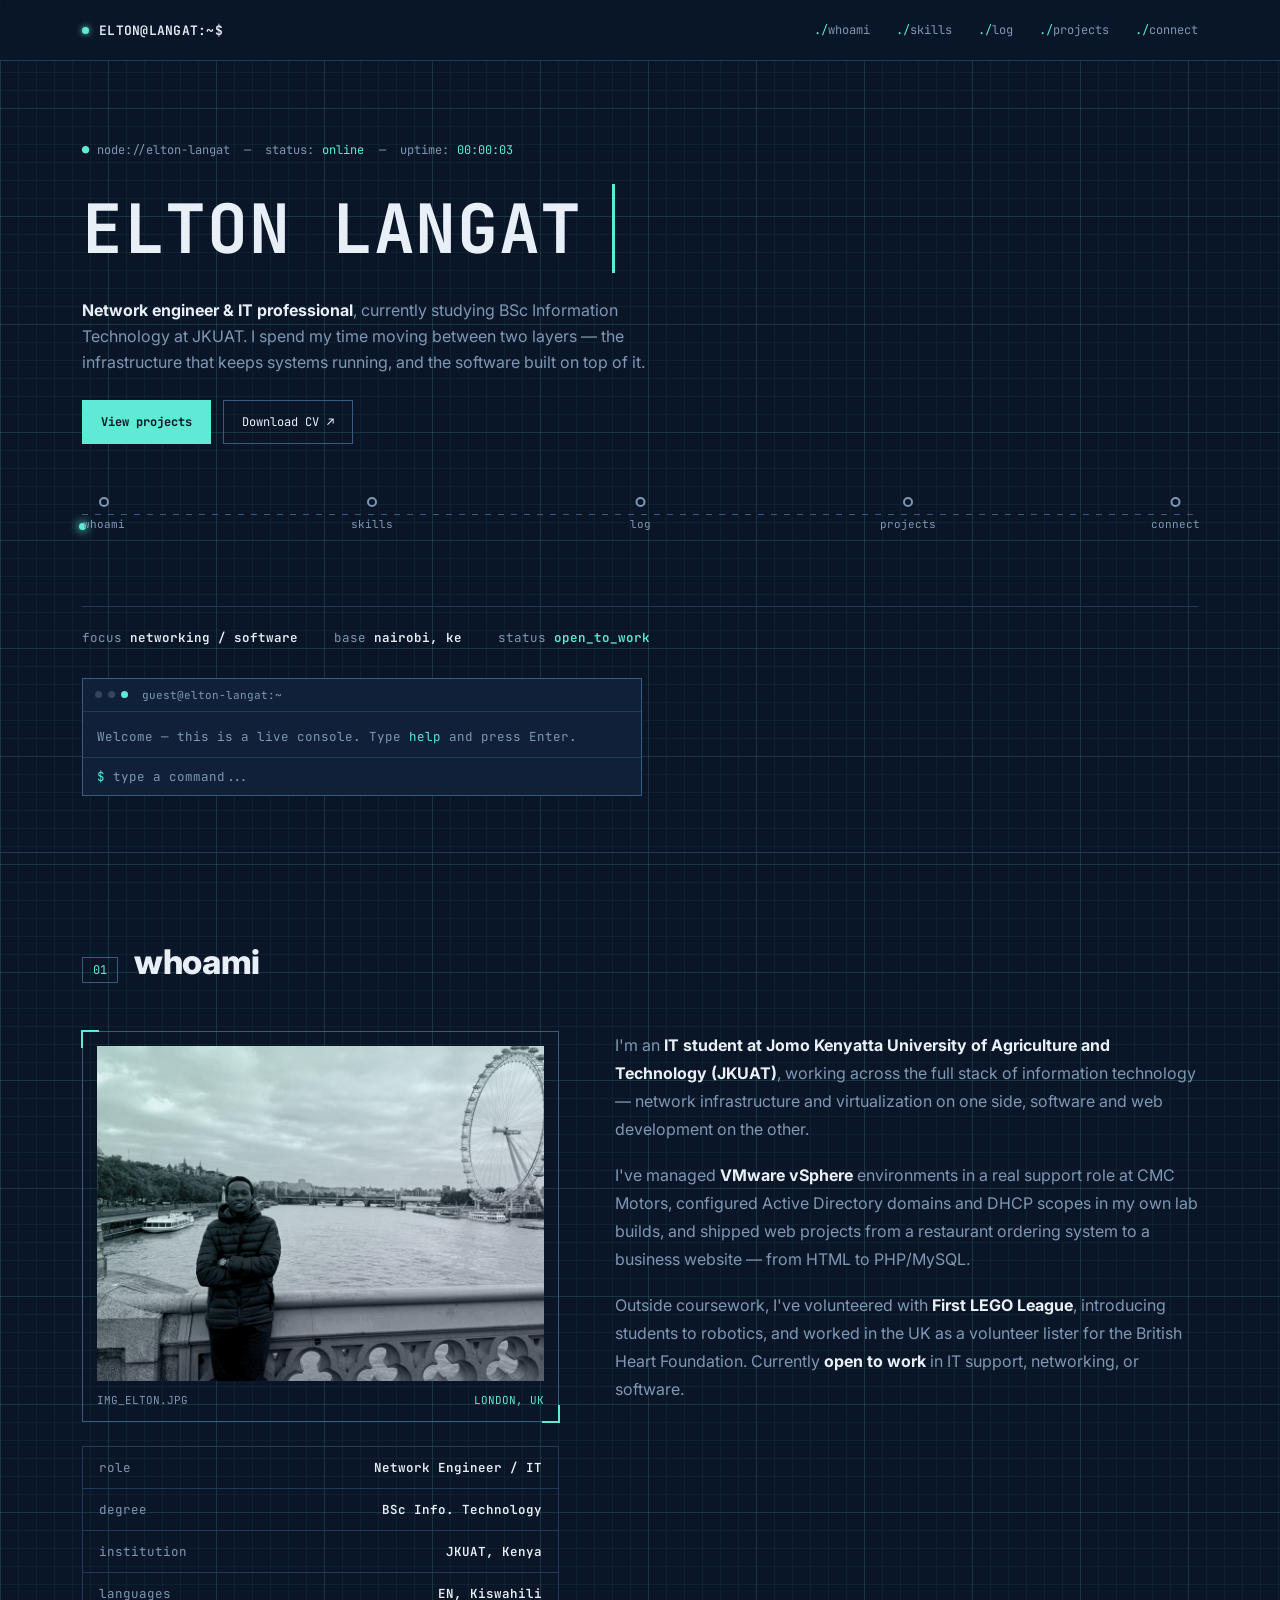
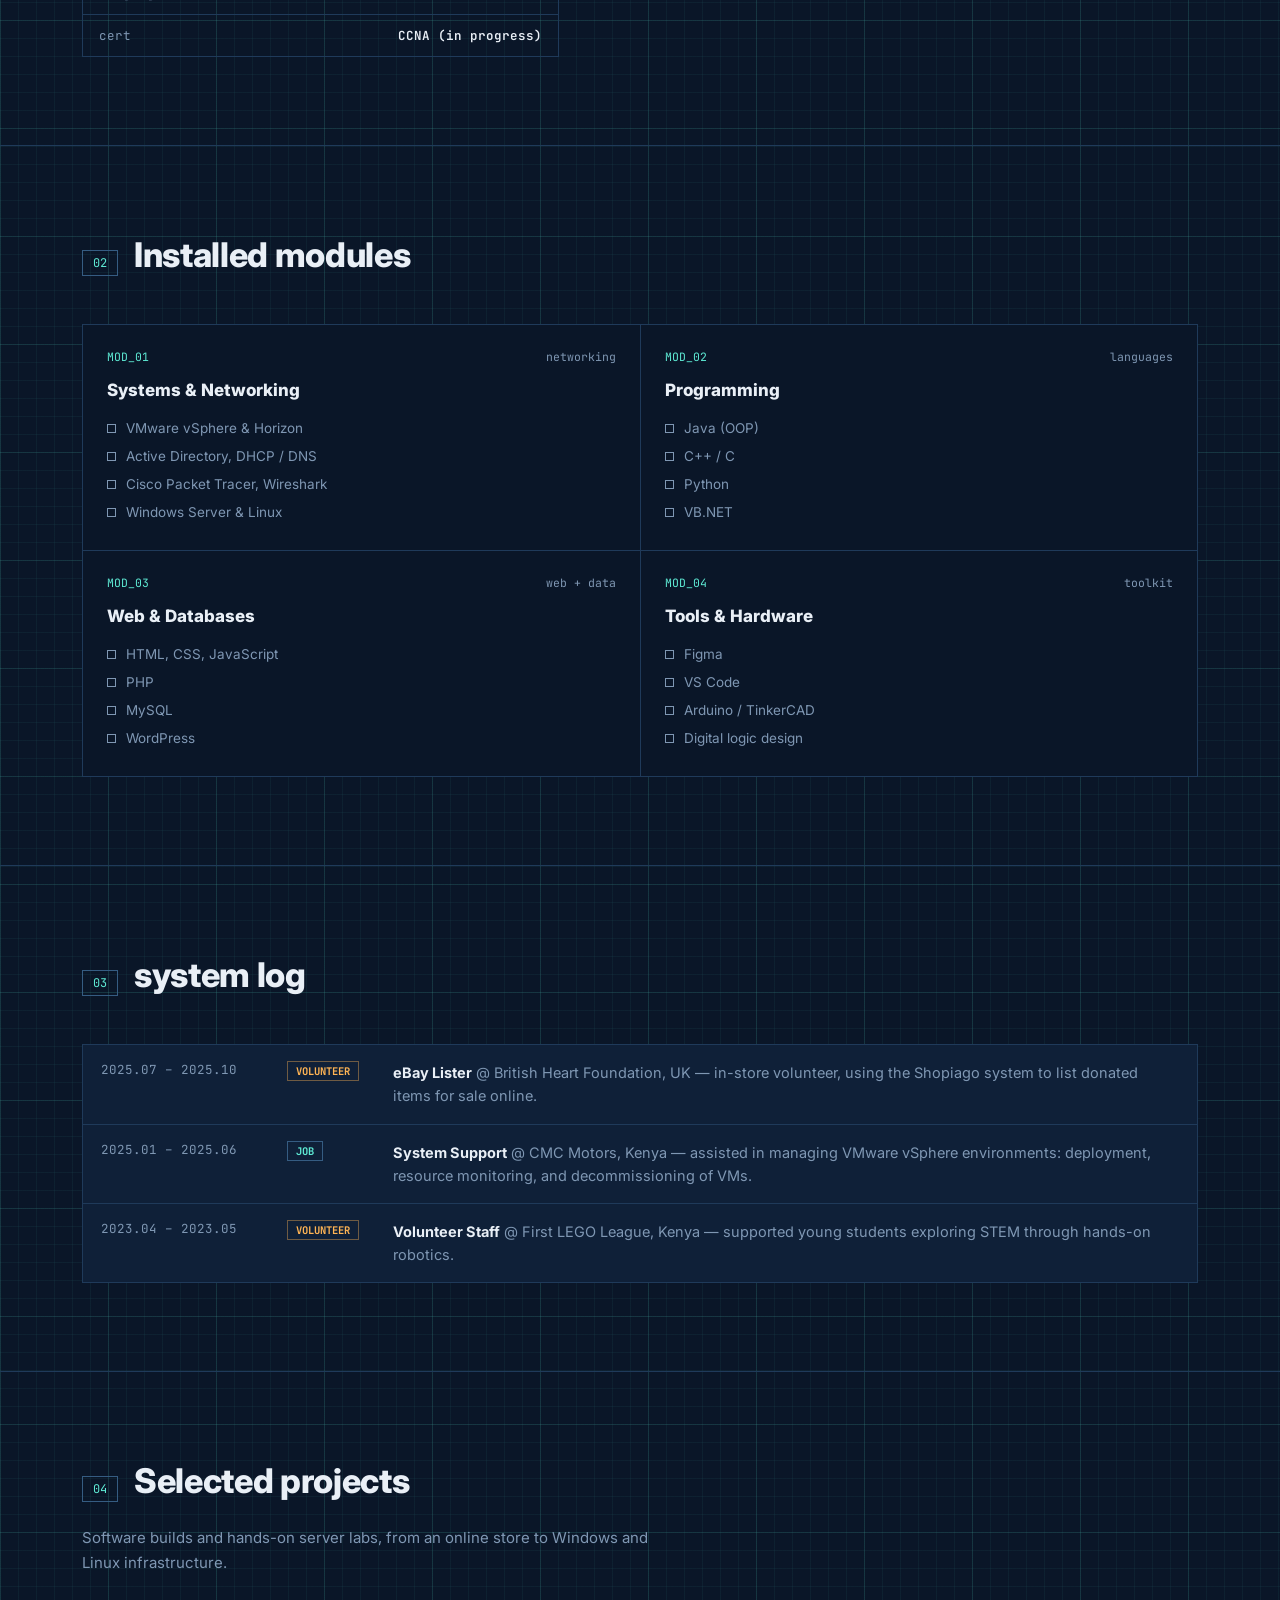
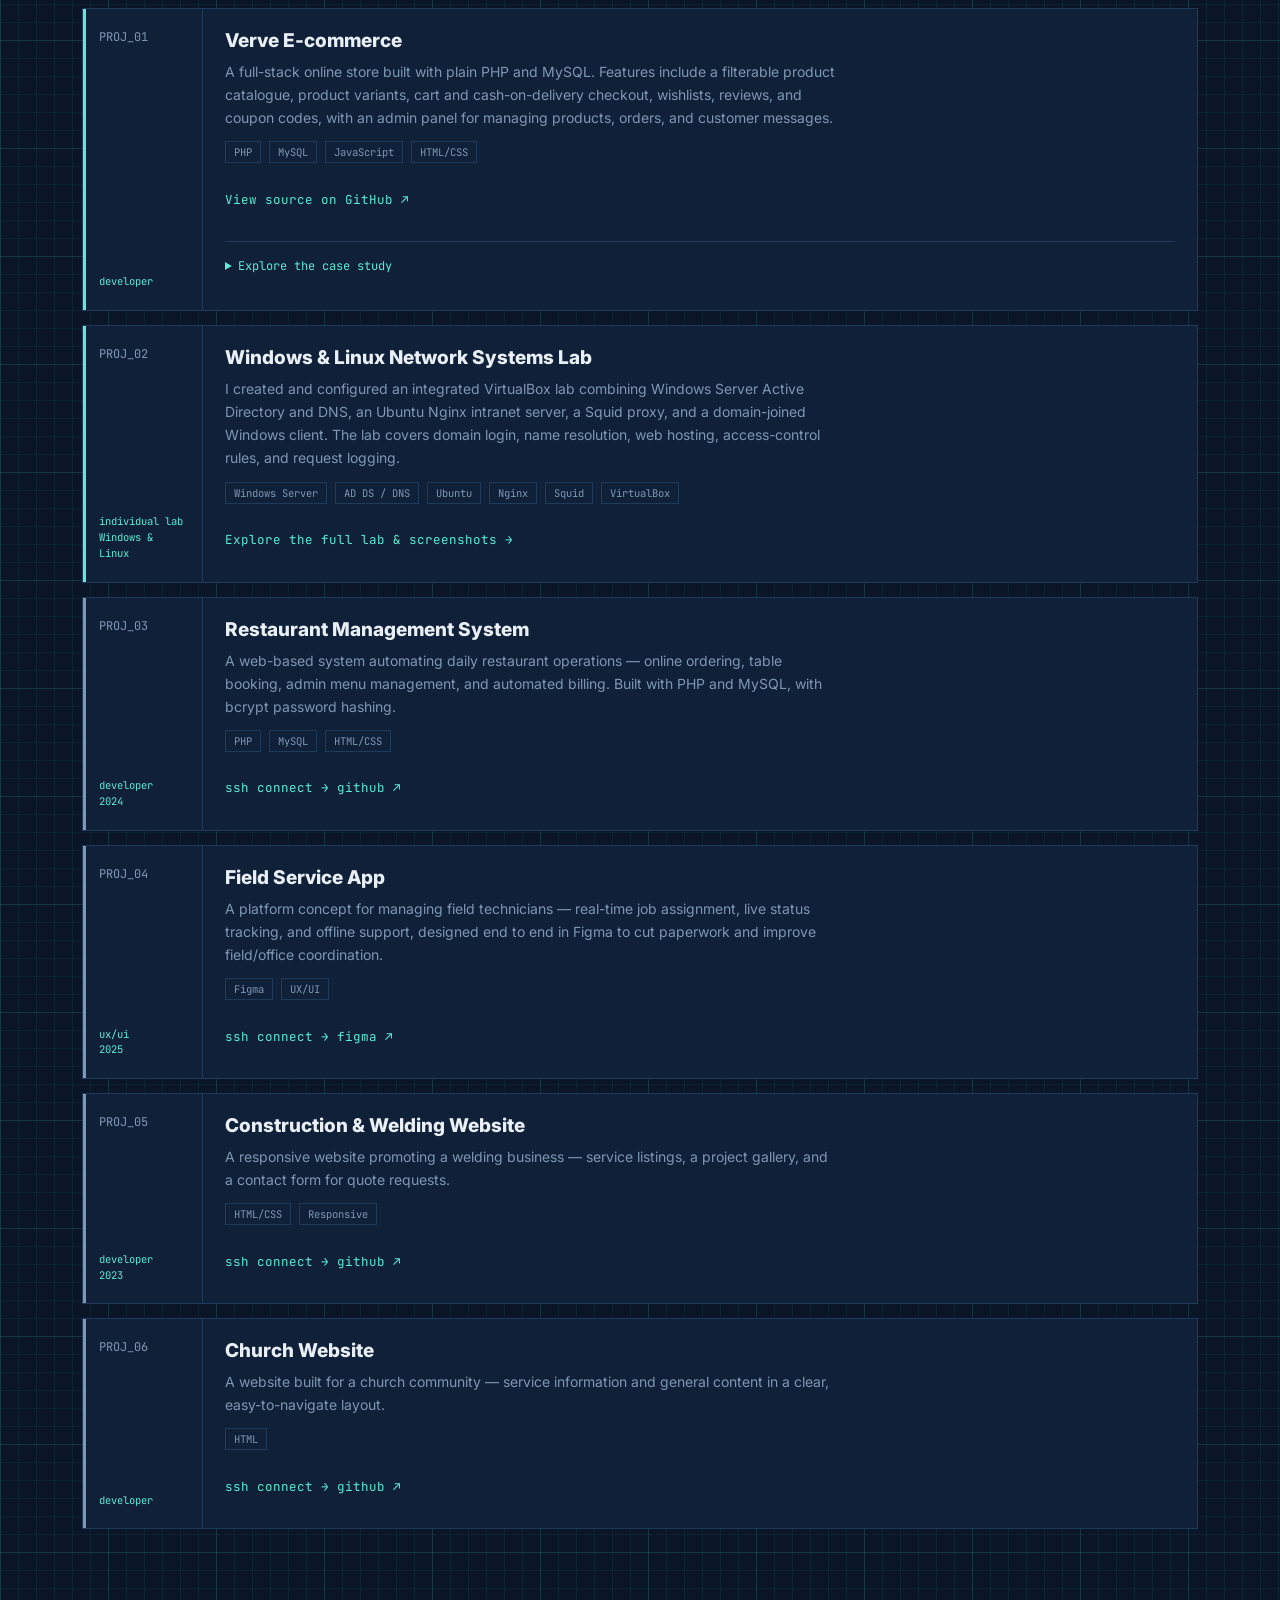
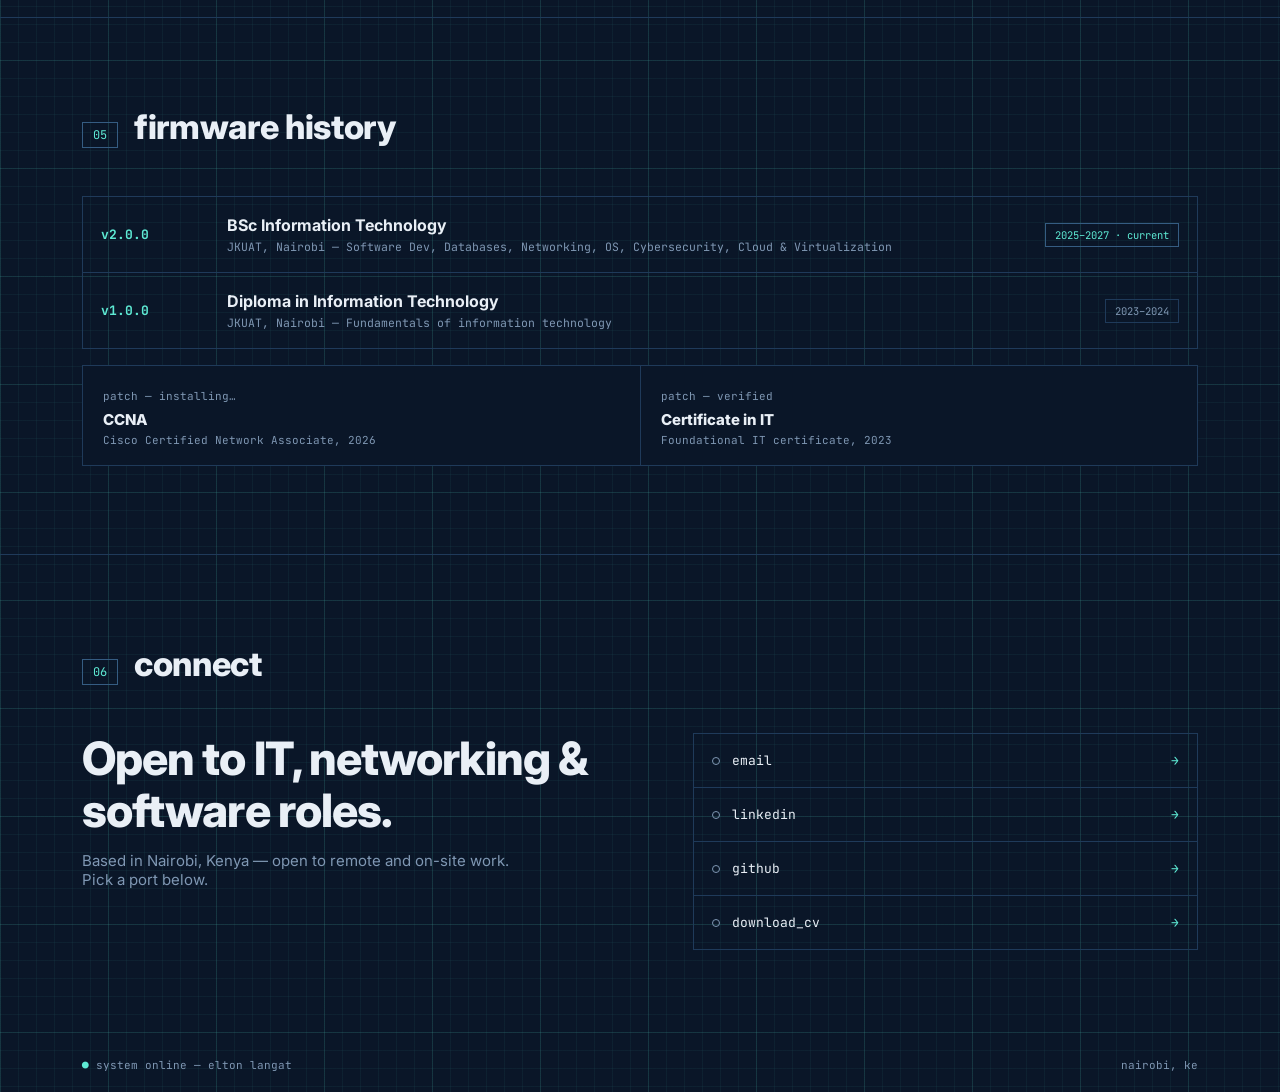
==== portfolio-network.html @ b249f701 "Add personal portfolio and network systems lab report" ====
<!DOCTYPE html>
<html lang="en">
<head>
<meta charset="UTF-8">
<link rel="icon" type="image/png" href="elton-logo.png">
<meta name="viewport" content="width=device-width, initial-scale=1, viewport-fit=cover">
<title>Elton Langat — /network</title>
<link rel="preconnect" href="https://fonts.googleapis.com">
<link rel="preconnect" href="https://fonts.gstatic.com" crossorigin>
<link href="https://fonts.googleapis.com/css2?family=JetBrains+Mono:wght@400;500;600;700&family=Inter:wght@400;500;600;700;800&display=swap" rel="stylesheet">
<link rel="stylesheet" href="style.css">
</head>
<body>

<header class="site">
  <div class="wrap nav-inner">
    <div class="mark"><span class="status-led"></span>ELTON@LANGAT:~$</div>
    <nav class="links">
      <a href="#about">whoami</a>
      <a href="#skills">skills</a>
      <a href="#experience">log</a>
      <a href="#projects">projects</a>
      <a href="#contact">connect</a>
    </nav>
  </div>
</header>

<section class="hero">
  <div class="scanline"></div>
  <div class="wrap">
    <div class="hero-topline"><span class="accent">●</span> node://elton-langat &nbsp;—&nbsp; status: <span class="accent">online</span> &nbsp;—&nbsp; uptime: <span class="accent mono" id="uptime">00:00:00</span></div>
    <h1 class="title">Elton Langat</h1>
    <p class="hero-desc">
      <strong>Network engineer &amp; IT professional</strong>, currently studying
      BSc Information Technology at JKUAT. I spend my time moving between two
      layers — the infrastructure that keeps systems running, and the software
      built on top of it.
    </p>

    <div class="hero-actions"><a class="action-button primary" href="#projects">View projects</a><a class="action-button" href="https://1drv.ms/b/c/7d30a8a3c6ad86bd/IQBNWdrnzwgpT7Cj89KBCBN7AVxAWhSpbd9fbxeXR_MO34s?e=koj5i5" target="_blank" rel="noopener">Download CV <span aria-hidden="true">&#8599;</span></a></div>

    <div class="netmap">
      <div class="netmap-line"><span class="packet"></span></div>
      <a href="#about" class="layout-1 netnode" data-sec="whoami"><span class="dot"></span><span class="tag">whoami</span><span class="ping-tip"></span></a>
      <a href="#skills" class="layout-2 netnode" data-sec="skills"><span class="dot"></span><span class="tag">skills</span><span class="ping-tip"></span></a>
      <a href="#experience" class="layout-3 netnode" data-sec="log"><span class="dot"></span><span class="tag">log</span><span class="ping-tip"></span></a>
      <a href="#projects" class="layout-4 netnode" data-sec="projects"><span class="dot"></span><span class="tag">projects</span><span class="ping-tip"></span></a>
      <a href="#contact" class="layout-5 netnode" data-sec="connect"><span class="dot"></span><span class="tag">connect</span><span class="ping-tip"></span></a>
    </div>

    <div class="spec-strip">
      <div><span class="k">focus </span><span class="v">networking / software</span></div>
      <div><span class="k">base </span><span class="v">nairobi, ke</span></div>
      <div><span class="k">status </span><span class="v ok">open_to_work</span></div>
    </div>

    <div class="live-term reveal" id="liveTerm">
      <div class="bar"><span></span><span></span><span></span><span class="bar-label">guest@elton-langat:~</span></div>
      <div class="term-output" id="termOutput">
        <div class="tline">Welcome — this is a live console. Type <span class="accent">help</span> and press Enter.</div>
      </div>
      <div class="term-input-row">
        <span class="prompt">$</span>
        <input type="text" id="termInput" class="term-input" autocomplete="off" autocapitalize="off" spellcheck="false" placeholder="type a command..." aria-label="Terminal command input">
      </div>
    </div>
  </div>
</section>

<section id="about">
  <div class="wrap">
    <div class="sec-head reveal"><span class="sec-tag">01</span><h2 class="sec-title">whoami</h2></div>
    <div class="about-grid">
      <div class="reveal">
        <div class="frame">
          <div class="photo">
            <img src="[data-uri]" alt="Elton standing on Westminster Bridge in London, with the London Eye in the background">
          </div>
          <div class="cap"><span>IMG_ELTON.JPG</span><span class="accent">LONDON, UK</span></div>
        </div>
        <div class="spec-table">
          <div class="row"><span class="k">role</span><span class="v">Network Engineer / IT</span></div>
          <div class="row"><span class="k">degree</span><span class="v">BSc Info. Technology</span></div>
          <div class="row"><span class="k">institution</span><span class="v">JKUAT, Kenya</span></div>
          <div class="row"><span class="k">languages</span><span class="v">EN, Kiswahili</span></div>
          <div class="row"><span class="k">cert</span><span class="v">CCNA (in progress)</span></div>
        </div>
      </div>
      <div class="about-copy reveal">
        <p>I'm an <strong>IT student at Jomo Kenyatta University of Agriculture and Technology (JKUAT)</strong>, working across the full stack of information technology — network infrastructure and virtualization on one side, software and web development on the other.</p>
        <p>I've managed <strong>VMware vSphere</strong> environments in a real support role at CMC Motors, configured Active Directory domains and DHCP scopes in my own lab builds, and shipped web projects from a restaurant ordering system to a business website — from HTML to PHP/MySQL.</p>
        <p>Outside coursework, I've volunteered with <strong>First LEGO League</strong>, introducing students to robotics, and worked in the UK as a volunteer lister for the British Heart Foundation. Currently <strong>open to work</strong> in IT support, networking, or software.</p>
      </div>
    </div>
  </div>
</section>

<section id="skills">
  <div class="wrap">
    <div class="sec-head reveal"><span class="sec-tag">02</span><h2 class="sec-title">Installed modules</h2></div>
    <div class="modules reveal">
      <div class="module">
        <div class="module-head"><span class="id">MOD_01</span><span>networking</span></div>
        <h3>Systems &amp; Networking</h3>
        <div class="port-row"><span class="port"></span>VMware vSphere &amp; Horizon</div>
        <div class="port-row"><span class="port"></span>Active Directory, DHCP / DNS</div>
        <div class="port-row"><span class="port"></span>Cisco Packet Tracer, Wireshark</div>
        <div class="port-row"><span class="port"></span>Windows Server &amp; Linux</div>
      </div>
      <div class="module">
        <div class="module-head"><span class="id">MOD_02</span><span>languages</span></div>
        <h3>Programming</h3>
        <div class="port-row"><span class="port"></span>Java (OOP)</div>
        <div class="port-row"><span class="port"></span>C++ / C</div>
        <div class="port-row"><span class="port"></span>Python</div>
        <div class="port-row"><span class="port"></span>VB.NET</div>
      </div>
      <div class="module">
        <div class="module-head"><span class="id">MOD_03</span><span>web + data</span></div>
        <h3>Web &amp; Databases</h3>
        <div class="port-row"><span class="port"></span>HTML, CSS, JavaScript</div>
        <div class="port-row"><span class="port"></span>PHP</div>
        <div class="port-row"><span class="port"></span>MySQL</div>
        <div class="port-row"><span class="port"></span>WordPress</div>
      </div>
      <div class="module">
        <div class="module-head"><span class="id">MOD_04</span><span>toolkit</span></div>
        <h3>Tools &amp; Hardware</h3>
        <div class="port-row"><span class="port"></span>Figma</div>
        <div class="port-row"><span class="port"></span>VS Code</div>
        <div class="port-row"><span class="port"></span>Arduino / TinkerCAD</div>
        <div class="port-row"><span class="port"></span>Digital logic design</div>
      </div>
    </div>
  </div>
</section>

<section id="experience">
  <div class="wrap">
    <div class="sec-head reveal"><span class="sec-tag">03</span><h2 class="sec-title">system log</h2></div>
    <div class="synlog reveal">
      <div class="log-line">
        <span class="ts">2025.07 – 2025.10</span>
        <span class="tag vol">VOLUNTEER</span>
        <span class="msg"><strong>eBay Lister</strong> @ British Heart Foundation, UK — in-store volunteer, using the Shopiago system to list donated items for sale online.</span>
      </div>
      <div class="log-line">
        <span class="ts">2025.01 – 2025.06</span>
        <span class="tag">JOB</span>
        <span class="msg"><strong>System Support</strong> @ CMC Motors, Kenya — assisted in managing VMware vSphere environments: deployment, resource monitoring, and decommissioning of VMs.</span>
      </div>
      <div class="log-line">
        <span class="ts">2023.04 – 2023.05</span>
        <span class="tag vol">VOLUNTEER</span>
        <span class="msg"><strong>Volunteer Staff</strong> @ First LEGO League, Kenya — supported young students exploring STEM through hands-on robotics.</span>
      </div>
    </div>
  </div>
</section>

<section id="projects">
  <div class="wrap">
    <div class="sec-head reveal"><span class="sec-tag">04</span><h2 class="sec-title">Selected projects</h2></div>
    <p class="projects-intro">Software builds and hands-on server labs, from an online store to Windows and Linux infrastructure.</p>
    <div class="rack reveal">
      <div class="unit featured-project" id="verve">
        <div class="unit-id">PROJ_01<span class="role">developer</span></div>
        <div class="unit-body">
          <h3>Verve E-commerce</h3>
          <p>A full-stack online store built with plain PHP and MySQL. Features include a filterable product catalogue, product variants, cart and cash-on-delivery checkout, wishlists, reviews, and coupon codes, with an admin panel for managing products, orders, and customer messages.</p>
          <div class="unit-tags"><span>PHP</span><span>MySQL</span><span>JavaScript</span><span>HTML/CSS</span></div>
          <a class="unit-link" href="https://github.com/EltonVerve/verve-ecommerce" target="_blank" rel="noopener">View source on GitHub <span class="arrow">&#8599;</span></a>
          <details class="case-study">
            <summary>Explore the case study</summary>
            <div class="case-study-content">
              <h4>Project purpose</h4>
              <p>Bring product browsing, ordering, and store administration together in one PHP/MySQL application.</p>
              <h4>Customer and admin workflows</h4>
              <p>Customers can filter the catalogue, select product variants, manage a wishlist, apply coupons, and place cash-on-delivery orders. The admin panel manages products, categories, orders, and customer messages.</p>
              <h4>Application structure</h4>
              <p>Built without a PHP framework, with database queries grouped into models, shared page components, and separate form handlers. The project guide documents prepared statements, password hashing, CSRF protection, and separate customer and admin roles.</p>
              <h4>Current scope</h4>
              <p>Checkout supports cash on delivery. Online payment gateways, including M-Pesa, are not connected yet. Running the project requires a PHP server and MySQL database.</p>
              <a class="unit-link" href="https://github.com/EltonVerve/verve-ecommerce/blob/main/verve/README.md" target="_blank" rel="noopener">Read the project guide <span class="arrow">&#8599;</span></a>
            </div>
          </details>
        </div>
      </div>
      <div class="unit featured-project" id="network-systems-lab">
        <div class="unit-id">PROJ_02<span class="role">individual lab<br>Windows &amp; Linux</span></div>
        <div class="unit-body">
          <h3>Windows &amp; Linux Network Systems Lab</h3>
          <p>I created and configured an integrated VirtualBox lab combining Windows Server Active Directory and DNS, an Ubuntu Nginx intranet server, a Squid proxy, and a domain-joined Windows client. The lab covers domain login, name resolution, web hosting, access-control rules, and request logging.</p>
          <div class="unit-tags"><span>Windows Server</span><span>AD DS / DNS</span><span>Ubuntu</span><span>Nginx</span><span>Squid</span><span>VirtualBox</span></div>
          <a class="unit-link" href="lab-report.html">Explore the full lab &amp; screenshots <span class="arrow" aria-hidden="true">&rarr;</span></a>
        </div>
      </div>
      <div class="unit">
        <div class="unit-id">PROJ_03<span class="role">developer<br>2024</span></div>
        <div class="unit-body">
          <h3>Restaurant Management System</h3>
          <p>A web-based system automating daily restaurant operations — online ordering, table booking, admin menu management, and automated billing. Built with PHP and MySQL, with bcrypt password hashing.</p>
          <div class="unit-tags"><span>PHP</span><span>MySQL</span><span>HTML/CSS</span></div>
          <a class="unit-link" href="https://github.com/el-maritim/restaurant-management-system" target="_blank" rel="noopener">ssh connect → github <span class="arrow">↗</span></a>
        </div>
      </div>
      <div class="unit">
        <div class="unit-id">PROJ_04<span class="role">ux/ui<br>2025</span></div>
        <div class="unit-body">
          <h3>Field Service App</h3>
          <p>A platform concept for managing field technicians — real-time job assignment, live status tracking, and offline support, designed end to end in Figma to cut paperwork and improve field/office coordination.</p>
          <div class="unit-tags"><span>Figma</span><span>UX/UI</span></div>
          <a class="unit-link" href="https://www.figma.com/design/GSxGruZW9LbgVUBccvfJms/Eng-Project" target="_blank" rel="noopener">ssh connect → figma <span class="arrow">↗</span></a>
        </div>
      </div>
      <div class="unit">
        <div class="unit-id">PROJ_05<span class="role">developer<br>2023</span></div>
        <div class="unit-body">
          <h3>Construction &amp; Welding Website</h3>
          <p>A responsive website promoting a welding business — service listings, a project gallery, and a contact form for quote requests.</p>
          <div class="unit-tags"><span>HTML/CSS</span><span>Responsive</span></div>
          <a class="unit-link" href="https://github.com/el-maritim/Construction-website" target="_blank" rel="noopener">ssh connect → github <span class="arrow">↗</span></a>
        </div>
      </div>
      <div class="unit">
        <div class="unit-id">PROJ_06<span class="role">developer</span></div>
        <div class="unit-body">
          <h3>Church Website</h3>
          <p>A website built for a church community — service information and general content in a clear, easy-to-navigate layout.</p>
          <div class="unit-tags"><span>HTML</span></div>
          <a class="unit-link" href="https://github.com/el-maritim/Church-Website-project" target="_blank" rel="noopener">ssh connect → github <span class="arrow">↗</span></a>
        </div>
      </div>
    </div>
  </div>
</section>

<section id="education">
  <div class="wrap">
    <div class="sec-head reveal"><span class="sec-tag">05</span><h2 class="sec-title">firmware history</h2></div>
    <div class="fw-list reveal">
      <div class="fw-row">
        <span class="ver">v2.0.0</span>
        <div><div class="name">BSc Information Technology</div><div class="detail">JKUAT, Nairobi — Software Dev, Databases, Networking, OS, Cybersecurity, Cloud &amp; Virtualization</div></div>
        <span class="badge current">2025–2027 · current</span>
      </div>
      <div class="fw-row">
        <span class="ver">v1.0.0</span>
        <div><div class="name">Diploma in Information Technology</div><div class="detail">JKUAT, Nairobi — Fundamentals of information technology</div></div>
        <span class="badge">2023–2024</span>
      </div>
    </div>
    <div class="cert-grid reveal">
      <div class="cert"><span class="ver">patch — installing…</span><h4>CCNA</h4><p>Cisco Certified Network Associate, 2026</p></div>
      <div class="cert"><span class="ver">patch — verified</span><h4>Certificate in IT</h4><p>Foundational IT certificate, 2023</p></div>
    </div>
  </div>
</section>

<section id="contact" class="layout-6">
  <div class="wrap">
    <div class="sec-head reveal"><span class="sec-tag">06</span><h2 class="sec-title">connect</h2></div>
    <div class="connect-grid">
      <div class="reveal">
        <h2 class="big">Open to IT, networking &amp; software roles.</h2>
        <p class="lead">Based in Nairobi, Kenya — open to remote and on-site work. Pick a port below.</p>
      </div>
      <div class="jack-list reveal">
        <a class="jack" href="mailto:langatelle@gmail.com"><span class="left"><span class="plug"></span>email</span><span class="arrow">→</span></a>
        <a class="jack" href="https://www.linkedin.com/in/elton-langat-961621375/" target="_blank" rel="noopener"><span class="left"><span class="plug"></span>linkedin</span><span class="arrow">→</span></a>
        <a class="jack" href="https://github.com/el-maritim" target="_blank" rel="noopener"><span class="left"><span class="plug"></span>github</span><span class="arrow">→</span></a>
        <a class="jack" href="https://1drv.ms/b/c/7d30a8a3c6ad86bd/IQBNWdrnzwgpT7Cj89KBCBN7AVxAWhSpbd9fbxeXR_MO34s?e=koj5i5" target="_blank" rel="noopener"><span class="left"><span class="plug"></span>download_cv</span><span class="arrow">→</span></a>
      </div>
    </div>
  </div>
</section>

<footer class="bottom">
  <div class="layout-7 wrap">
    <span><span class="accent">●</span> system online — elton langat</span>
    <span>nairobi, ke</span>
  </div>
</footer>

<script src="script.js"></script>

<script src="scroll.js"></script><script src="motion.js"></script><script src="navigation.js"></script></body>
</html>
---- style.css ----
:root{
    --bg:#0A1628;
    --bg-panel:#0F2038;
    --line:#1F3A5A;
    --line-bright:#355C82;
    --fg:#E9EFF6;
    --fg-soft:#7F97B3;
    --accent:#5EEAD4;
    --accent-dim:rgba(94,234,212,.14);
    --amber:#FFB454;
    --mono:'JetBrains Mono', ui-monospace, Menlo, Consolas, monospace;
    --font:'Inter', 'Helvetica Neue', Arial, sans-serif;
    box-sizing:border-box;
    padding-top:env(safe-area-inset-top,0px);
    padding-bottom:env(safe-area-inset-bottom,0px);
  }
  /* This design is intentionally always-dark (a device console), so it keeps
     its palette regardless of system theme rather than flipping to a light mode. */
  html{ scroll-padding-top:64px; scroll-behavior:smooth; }
  *{ margin:0; padding:0; box-sizing:border-box; }
  body{
    background-color:var(--bg); color:var(--fg); font-family:var(--font);
    -webkit-font-smoothing:antialiased; overflow-x:hidden;
    background-image:
      linear-gradient(rgba(94,234,212,.05) 1px, transparent 1px),
      linear-gradient(90deg, rgba(94,234,212,.05) 1px, transparent 1px),
      linear-gradient(rgba(94,234,212,.10) 1px, transparent 1px),
      linear-gradient(90deg, rgba(94,234,212,.10) 1px, transparent 1px);
    background-size:18px 18px, 18px 18px, 108px 108px, 108px 108px;
  }
  img,svg{ max-width:100%; display:block; }
  .wrap{ max-width:1180px; margin:0 auto; padding:0 32px; }
  @media (max-width:640px){ .wrap{ padding:0 20px; } }
  a{ color:inherit; text-decoration:none; }
  code, .mono{ font-family:var(--mono); }

  /* ---------- NAV ---------- */
  header.site{ position:fixed; top:0; left:0; right:0; z-index:100; padding-top:env(safe-area-inset-top,0px); background:rgba(10,22,40,.88); backdrop-filter:blur(6px); border-bottom:1px solid var(--line); }
  .nav-inner{ display:flex; align-items:center; justify-content:space-between; height:60px; }
  .mark{ font-family:var(--mono); font-weight:600; font-size:13px; letter-spacing:.02em; display:flex; align-items:center; gap:10px; }
  .status-led{ width:7px; height:7px; border-radius:50%; background:var(--accent); box-shadow:0 0 6px var(--accent); animation:pulse 2.4s ease-in-out infinite; }
  @keyframes pulse{ 0%,100%{ opacity:1; } 50%{ opacity:.35; } }
  nav.links{ display:flex; gap:26px; font-family:var(--mono); font-size:12px; color:var(--fg-soft); }
  nav.links a{ position:relative; padding:4px 0; transition:color .25s ease; }
  nav.links a::before{ content:"./"; color:var(--accent); }
  nav.links a:hover{ color:var(--fg); }
  @media (max-width:640px){ nav.links{ gap:14px; font-size:10.5px; } }

  /* ---------- HERO ---------- */
  .hero{ padding:140px 0 56px; border-bottom:1px solid var(--line); position:relative; overflow:hidden; }
  .scanline{
    position:absolute; left:0; right:0; top:0; height:2px;
    background:linear-gradient(90deg, transparent, var(--accent), transparent);
    opacity:.9; box-shadow:0 0 18px 2px var(--accent);
  }
  html.has-js .scanline{ animation: sweep 1.8s cubic-bezier(.65,0,.35,1) both; }
  @keyframes sweep{ from{ top:0; opacity:1; } to{ top:100%; opacity:0; } }
  @media (prefers-reduced-motion: reduce){ html.has-js .scanline{ animation:none; display:none; } }

  .hero-topline{ font-family:var(--mono); font-size:12px; color:var(--fg-soft); display:flex; align-items:center; gap:8px; margin-bottom:22px; }
  .hero-topline .accent{ color:var(--accent); }

  h1.title{
    font-family:var(--mono); font-weight:700; letter-spacing:.01em;
    font-size:clamp(32px, 6.4vw, 68px); text-transform:uppercase;
    width:auto; overflow:visible; white-space:normal; border-right:none;
  }
  html.has-js h1.title{
    display:inline-block; width:0; overflow:hidden; white-space:nowrap;
    border-right:3px solid var(--accent);
    animation: typing 1.1s steps(13) .35s forwards, caret .85s step-end infinite;
  }
  @keyframes typing{ from{ width:0; } to{ width:13ch; } }
  @keyframes caret{ 50%{ border-color:transparent; } }
  @media (prefers-reduced-motion: reduce){
    html.has-js h1.title{ width:13ch; animation:none; border-right:none; }
  }

  .hero-desc{ margin-top:20px; max-width:60ch; font-size:16px; line-height:1.65; color:var(--fg-soft); }
  .hero-desc strong{ color:var(--fg); font-weight:700; }

  /* ---------- Network map nav ---------- */
  .netmap{ position:relative; height:78px; margin:56px 0 8px; }
  .netmap-line{ position:absolute; left:0; right:0; top:14px; height:1px; background-image:repeating-linear-gradient(90deg, var(--line-bright) 0 6px, transparent 6px 13px); }
  .packet{ position:absolute; top:9px; left:0%; width:7px; height:7px; margin-left:-3.5px; border-radius:50%; background:var(--accent); box-shadow:0 0 10px 1px var(--accent); }
  html.has-js .packet{ animation: travel 5s linear infinite; }
  @keyframes travel{ from{ left:0%; } to{ left:100%; } }
  @media (prefers-reduced-motion: reduce){ html.has-js .packet{ animation:none; left:0%; } }
  .netnode{ position:absolute; top:14px; transform:translate(-50%,-50%); display:flex; flex-direction:column; align-items:center; gap:10px; }
  .netnode .dot{ width:10px; height:10px; border-radius:50%; background:var(--bg); border:2px solid var(--fg-soft); transition:border-color .25s ease, background .25s ease, box-shadow .25s ease; }
  .netnode:hover .dot{ border-color:var(--accent); background:var(--accent); box-shadow:0 0 10px var(--accent); }
  .netnode .tag{ font-family:var(--mono); font-size:11px; color:var(--fg-soft); white-space:nowrap; transition:color .25s ease; }
  .netnode:hover .tag{ color:var(--fg); }
  .netnode .ping-tip{
    position:absolute; top:-26px; left:50%; transform:translateX(-50%);
    font-family:var(--mono); font-size:10px; color:var(--accent);
    background:var(--bg-panel); border:1px solid var(--line-bright); padding:3px 7px;
    white-space:nowrap; opacity:0; pointer-events:none; transition:opacity .2s ease, transform .2s ease;
  }
  .netnode:hover .ping-tip{ opacity:1; transform:translateX(-50%) translateY(-2px); }
  @media (max-width:560px){ .netnode .tag{ font-size:9px; } .netnode .ping-tip{ display:none; } }

  /* ---------- Click ripple (network ping) ---------- */
  .ping-ripple{
    position:fixed; width:10px; height:10px; margin:-5px 0 0 -5px; border-radius:50%;
    border:1.5px solid var(--accent); pointer-events:none; z-index:400;
    animation: ripple-out .7s cubic-bezier(.22,1,.36,1) forwards;
  }
  @keyframes ripple-out{ to{ width:56px; height:56px; margin:-28px 0 0 -28px; opacity:0; } }

  /* ---------- Live terminal ---------- */
  .live-term{
    margin-top:32px; max-width:560px; border:1px solid var(--line-bright); background:var(--bg-panel);
    font-family:var(--mono); font-size:12.5px;
  }
  .live-term .bar{ display:flex; align-items:center; gap:6px; padding:9px 12px; border-bottom:1px solid var(--line); }
  .live-term .bar span:not(.bar-label){ width:7px; height:7px; border-radius:50%; background:rgba(233,239,246,.18); }
  .live-term .bar span:nth-child(3){ background:var(--accent); }
  .live-term .bar-label{ margin-left:8px; color:var(--fg-soft); font-size:11px; width:auto !important; height:auto !important; border-radius:0 !important; background:transparent !important; }
  .term-output{ padding:14px 14px 4px; max-height:180px; overflow-y:auto; }
  .term-output .tline{ line-height:1.7; color:var(--fg-soft); margin-bottom:6px; white-space:pre-wrap; }
  .term-output .tline .accent{ color:var(--accent); }
  .term-output .tline.echo{ color:var(--fg); }
  .term-output .tline.echo::before{ content:"$ "; color:var(--accent); }
  .term-input-row{ display:flex; align-items:center; gap:8px; padding:10px 14px; border-top:1px solid var(--line); }
  .term-input-row .prompt{ color:var(--accent); }
  .term-input{
    flex:1; background:transparent; border:none; outline:none; color:var(--fg);
    font-family:var(--mono); font-size:12.5px; caret-color:var(--accent);
  }
  .term-input::placeholder{ color:var(--fg-soft); }

  .spec-strip{ margin-top:28px; padding-top:22px; border-top:1px solid var(--line); display:flex; gap:36px; flex-wrap:wrap; font-family:var(--mono); font-size:12.5px; }
  .spec-strip .k{ color:var(--fg-soft); }
  .spec-strip .v{ color:var(--fg); font-weight:600; }
  .spec-strip .v.ok{ color:var(--accent); }

  /* ---------- SECTION shell ---------- */
  section{ padding:88px 0; border-bottom:1px solid var(--line); }
  .sec-head{ display:flex; align-items:baseline; gap:16px; margin-bottom:48px; }
  .sec-tag{ font-family:var(--mono); font-size:12px; color:var(--accent); border:1px solid var(--line-bright); padding:4px 10px; }
  .sec-title{ font-size:clamp(24px,3.6vw,34px); font-weight:800; letter-spacing:-0.01em; }
  .sec-sub{ font-family:var(--mono); font-size:12.5px; color:var(--fg-soft); max-width:56ch; margin-top:10px; }

  .reveal{ opacity:1; transform:none; }
  html.has-js .reveal{ opacity:0; transform:translateY(10px); transition:opacity .6s ease, transform .6s cubic-bezier(.22,1,.36,1); }
  html.has-js .reveal.in{ opacity:1; transform:translateY(0); }
  @media (prefers-reduced-motion: reduce){ html.has-js .reveal{ opacity:1; transform:none; } }

  /* ---------- ABOUT (spec sheet) ---------- */
  .about-grid{ display:grid; grid-template-columns: 0.9fr 1.1fr; gap:56px; }
  @media (max-width:800px){ .about-grid{ grid-template-columns:1fr; gap:32px; } }
  .frame{ position:relative; border:1px solid var(--line-bright); padding:14px; }
  .frame::before, .frame::after{ content:""; position:absolute; width:16px; height:16px; border:2px solid var(--accent); }
  .frame::before{ top:-2px; left:-2px; border-right:none; border-bottom:none; }
  .frame::after{ bottom:-2px; right:-2px; border-left:none; border-top:none; }
  .frame .photo{ position:relative; overflow:hidden; aspect-ratio:4/3; }
  .frame .photo img{ width:100%; height:100%; object-fit:cover; object-position:center 30%; filter:grayscale(1) contrast(1.08) brightness(.92); }
  .frame .photo::after{ content:""; position:absolute; inset:0; background:linear-gradient(155deg, rgba(94,234,212,.22), rgba(10,22,40,.5) 70%); mix-blend-mode:color; }
  .frame .cap{ margin-top:12px; display:flex; justify-content:space-between; font-family:var(--mono); font-size:11px; color:var(--fg-soft); }
  .frame .cap .accent{ color:var(--accent); }

  .spec-table{ margin-top:24px; border:1px solid var(--line); }
  .spec-table .row{ display:flex; justify-content:space-between; padding:12px 16px; border-bottom:1px solid var(--line); font-family:var(--mono); font-size:12.5px; }
  .spec-table .row:last-child{ border-bottom:none; }
  .spec-table .k{ color:var(--fg-soft); }
  .spec-table .v{ color:var(--fg); font-weight:600; text-align:right; }

  .about-copy p{ font-size:16px; line-height:1.75; color:var(--fg-soft); margin-bottom:18px; }
  .about-copy p strong{ color:var(--fg); font-weight:700; }

  /* ---------- SKILLS (module / port panel) ---------- */
  .modules{ display:grid; grid-template-columns:repeat(2,1fr); gap:1px; background:var(--line); border:1px solid var(--line); }
  @media (max-width:640px){ .modules{ grid-template-columns:1fr; } }
  .module{ background:var(--bg); padding:24px; }
  .module-head{ display:flex; justify-content:space-between; align-items:baseline; margin-bottom:16px; font-family:var(--mono); font-size:11.5px; color:var(--fg-soft); }
  .module-head .id{ color:var(--accent); }
  .module h3{ font-size:17px; font-weight:800; margin-bottom:14px; }
  .port-row{ display:flex; align-items:center; gap:10px; padding:6px 0; font-size:13.5px; color:var(--fg-soft); }
  .port{ width:9px; height:9px; border:1.5px solid var(--fg-soft); flex:none; transition:background .2s ease, border-color .2s ease, box-shadow .2s ease; }
  .port-row:hover .port{ background:var(--accent); border-color:var(--accent); box-shadow:0 0 6px var(--accent); }
  .port-row:hover{ color:var(--fg); }

  /* ---------- EXPERIENCE (system log) ---------- */
  .synlog{ border:1px solid var(--line); background:var(--bg-panel); }
  .synlog .log-line{ display:grid; grid-template-columns: 170px 90px 1fr; gap:16px; padding:16px 18px; border-bottom:1px solid var(--line); font-family:var(--mono); font-size:12.5px; align-items:start; }
  .synlog .log-line:last-child{ border-bottom:none; }
  @media (max-width:700px){ .synlog .log-line{ grid-template-columns:1fr; gap:6px; } }
  .synlog .ts{ color:var(--fg-soft); white-space:nowrap; }
  .synlog .tag{ display:inline-block; font-size:10.5px; font-weight:700; padding:2px 8px; border:1px solid var(--line-bright); color:var(--accent); width:max-content; }
  .synlog .tag.vol{ color:var(--amber); border-color:rgba(255,180,84,.4); }
  .synlog .msg{ font-family:var(--font); font-size:14.5px; line-height:1.6; color:var(--fg-soft); }
  .synlog .msg strong{ color:var(--fg); font-weight:700; }

  /* ---------- PROJECTS (rack units) ---------- */
  .rack{ display:flex; flex-direction:column; gap:14px; }
  .unit{ position:relative; display:grid; grid-template-columns:120px 1fr; border:1px solid var(--line); background:var(--bg-panel); overflow:hidden; transition:border-color .3s ease; }
  .unit:hover{ border-color:var(--line-bright); }
  .unit::before{ content:""; position:absolute; left:0; top:0; bottom:0; width:3px; background:var(--fg-soft); transition:background .3s ease, box-shadow .3s ease; }
  .unit:hover::before{ background:var(--accent); box-shadow:0 0 10px var(--accent); }
  .unit-id{ font-family:var(--mono); font-size:12px; color:var(--fg-soft); padding:20px 16px; border-right:1px solid var(--line); display:flex; flex-direction:column; justify-content:space-between; }
  .unit-id .role{ font-size:10.5px; color:var(--accent); line-height:1.5; }
  .unit-body{ padding:20px 22px; }
  .unit-body h3{ font-size:19px; font-weight:800; margin-bottom:8px; }
  .unit-body p{ font-size:14px; line-height:1.65; color:var(--fg-soft); margin-bottom:12px; max-width:68ch; }
  .unit-tags{ display:flex; flex-wrap:wrap; gap:8px; margin-bottom:14px; }
  .unit-tags span{ font-family:var(--mono); font-size:10.5px; color:var(--fg-soft); border:1px solid var(--line); padding:3px 8px; }
  .unit-link{ display:inline-flex; align-items:center; gap:8px; font-family:var(--mono); font-size:12.5px; color:var(--accent); }
  .unit-link .arrow{ transition:transform .3s cubic-bezier(.65,0,.35,1); }
  .unit-link:hover .arrow{ transform:translateX(4px); }
  @media (max-width:640px){ .unit{ grid-template-columns:1fr; } .unit-id{ border-right:none; border-bottom:1px solid var(--line); flex-direction:row; justify-content:space-between; align-items:center; } }

  /* ---------- EDUCATION (firmware log) ---------- */
  .fw-list{ border:1px solid var(--line); }
  .fw-row{ display:grid; grid-template-columns:110px 1fr auto; gap:16px; align-items:center; padding:18px; border-bottom:1px solid var(--line); }
  .fw-row:last-child{ border-bottom:none; }
  @media (max-width:640px){ .fw-row{ grid-template-columns:1fr; gap:6px; } }
  .fw-row .ver{ font-family:var(--mono); font-size:13px; color:var(--accent); font-weight:700; }
  .fw-row .name{ font-size:16px; font-weight:700; }
  .fw-row .detail{ font-family:var(--mono); font-size:11.5px; color:var(--fg-soft); margin-top:4px; }
  .fw-row .badge{ font-family:var(--mono); font-size:10.5px; color:var(--fg-soft); border:1px solid var(--line); padding:4px 9px; white-space:nowrap; }
  .fw-row .badge.current{ color:var(--accent); border-color:var(--line-bright); }

  .cert-grid{ display:grid; grid-template-columns:1fr 1fr; gap:1px; background:var(--line); border:1px solid var(--line); margin-top:16px; }
  @media (max-width:560px){ .cert-grid{ grid-template-columns:1fr; } }
  .cert{ background:var(--bg); padding:18px 20px; }
  .cert .ver{ font-family:var(--mono); font-size:11px; color:var(--fg-soft); }
  .cert h4{ font-size:15px; font-weight:800; margin-top:6px; }
  .cert p{ font-family:var(--mono); font-size:11px; color:var(--fg-soft); margin-top:4px; }

  /* ---------- CONTACT (connect panel) ---------- */
  .connect-grid{ display:grid; grid-template-columns:1.1fr 1fr; gap:56px; align-items:start; }
  @media (max-width:800px){ .connect-grid{ grid-template-columns:1fr; gap:32px; } }
  .connect-grid h2.big{ font-size:clamp(28px,5vw,46px); font-weight:800; letter-spacing:-0.02em; line-height:1.12; }
  .connect-grid .lead{ margin-top:14px; font-size:15px; color:var(--fg-soft); max-width:48ch; }
  .jack-list{ border:1px solid var(--line); }
  .jack{ display:flex; align-items:center; justify-content:space-between; padding:18px 18px; border-bottom:1px solid var(--line); font-family:var(--mono); font-size:13px; transition:background .25s ease; }
  .jack:last-child{ border-bottom:none; }
  .jack:hover{ background:var(--bg-panel); }
  .jack .left{ display:flex; align-items:center; gap:12px; }
  .jack .plug{ width:8px; height:8px; border-radius:50%; border:1.5px solid var(--fg-soft); transition:.25s; }
  .jack:hover .plug{ background:var(--accent); border-color:var(--accent); box-shadow:0 0 8px var(--accent); }
  .jack .arrow{ color:var(--accent); transition:transform .3s cubic-bezier(.65,0,.35,1); }
  .jack:hover .arrow{ transform:translateX(4px); }

  footer.bottom{ padding:20px 0; font-family:var(--mono); font-size:11px; color:var(--fg-soft); display:flex; justify-content:space-between; flex-wrap:wrap; gap:8px; }
  footer.bottom .accent{ color:var(--accent); }

  :focus-visible{ outline:2px solid var(--accent); outline-offset:3px; }
  ::selection{ background:var(--accent); color:var(--bg); }

.layout-1{ left:2% }
.cursor-ring{ position:fixed; top:0; left:0; width:0; height:0; z-index:600; pointer-events:none; opacity:0; transition:opacity .2s; }
.cursor-ring.visible{ opacity:1; }
.cursor-ring::before{ content:""; position:absolute; width:30px; height:30px; left:-15px; top:-15px; border:1px solid var(--accent); border-radius:50%; transition:transform .25s, background .25s; }
.cursor-ring.over-link::before{ transform:scale(1.65); background:var(--accent-dim); }
@media(hover:hover) and (pointer:fine) and (prefers-reduced-motion:no-preference){
  .unit,.module,.report-intro{ transition:transform .3s ease, border-color .3s ease, box-shadow .3s ease; }
  .pointer-card{ transform:perspective(1200px) rotateX(var(--tilt-x,0deg)) rotateY(var(--tilt-y,0deg)); box-shadow:0 12px 30px rgba(0,0,0,.15); }
  .action-button{ transition:transform .25s ease, background .25s ease; }
  .action-button:hover{ transform:translateY(-3px); }
}
@media(prefers-reduced-motion:reduce),(hover:none){ .cursor-ring{ display:none; } }
@media print{ .cursor-ring{ display:none; } }
.reading-progress{ position:fixed; top:0; left:0; width:100%; height:3px; background:var(--accent); transform:scaleX(0); transform-origin:left; z-index:500; pointer-events:none; }
.report-toc a[aria-current="location"]{ color:var(--accent); background:var(--accent-dim); border-left-color:var(--accent); }
@media(prefers-reduced-motion:reduce){ html{ scroll-behavior:auto; } }
@media print{ .reading-progress{ display:none; } }

.layout-2{ left:26% }

.layout-3{ left:50% }

.layout-4{ left:74% }

.layout-5{ left:98% }

.layout-6{ border-bottom:none; }

.layout-7{ display:flex; justify-content:space-between; width:100%; flex-wrap:wrap; gap:8px; }

/* Project case studies and primary navigation actions */
.hero-actions{ display:flex; flex-wrap:wrap; gap:12px; margin-top:24px; }
.action-button{ display:inline-flex; align-items:center; justify-content:center; gap:8px; min-height:44px; padding:12px 18px; border:1px solid var(--line-bright); font-family:var(--mono); font-size:12px; }
.action-button.primary{ background:var(--accent); border-color:var(--accent); color:var(--bg); font-weight:700; }
.action-button:hover{ border-color:var(--accent); }
.action-button.primary:hover{ background:var(--fg); border-color:var(--fg); }
.projects-intro{ margin:-24px 0 32px; color:var(--fg-soft); font-size:15px; line-height:1.65; max-width:65ch; }
.featured-project::before{ background:var(--accent); }
.case-study{ margin-top:20px; border-top:1px solid var(--line); }
.case-study summary{ padding:16px 0; cursor:pointer; color:var(--accent); font-family:var(--mono); font-size:12px; }
.case-study-content{ padding:4px 0 8px; }
.case-study-content h4{ margin:16px 0 8px; color:var(--fg); font-size:14px; }
.case-study-content h4:first-child{ margin-top:0; }
.case-study-content p{ max-width:70ch; }
.lab-machines{ margin:16px 0; border:1px solid var(--line); }
.lab-machines > div{ padding:12px 14px; border-bottom:1px solid var(--line); }
.lab-machines > div:last-child{ border-bottom:none; }
.lab-machines dt{ font-family:var(--mono); color:var(--accent); font-size:12px; overflow-wrap:anywhere; }
.lab-machines dd{ margin:6px 0 0; font-size:13px; line-height:1.6; color:var(--fg-soft); }
.lab-evidence{ margin:20px 0; }
.lab-evidence a{ display:block; width:fit-content; max-width:100%; }
.lab-evidence img{ width:auto; height:auto; max-width:100%; border:1px solid var(--line-bright); }
.lab-evidence figcaption{ margin-top:10px; max-width:70ch; color:var(--fg-soft); font-size:12px; line-height:1.6; }
.case-study-content .lab-context{ padding-top:14px; border-top:1px solid var(--line); font-size:12px; }

/* Responsive layout and accessible mobile navigation */
.nav-toggle{display:none;background:var(--bg-panel);border:1px solid var(--line-bright);color:var(--accent);font:12px var(--mono);min-height:44px;padding:0 14px;cursor:pointer}
.about-grid>*,.connect-grid>*,.unit>*,.modules>*,.fw-row>*,.synlog .log-line>*{min-width:0}
.hero-topline{flex-wrap:wrap;line-height:1.8}
.term-input{min-width:0}
.term-output .tline,.unit-body p,.unit-body h3,.about-copy p,.spec-table .v,.fw-row .detail{overflow-wrap:anywhere}
.sec-head{flex-wrap:wrap}
.sec-tag{flex:none}
.unit-link{flex-wrap:wrap;min-height:44px}
h1.title{max-width:100%}
@media(max-width:760px){
  header.site:not(.nav-ready){position:sticky;top:0}
  header.site .nav-inner{position:relative;min-height:60px;height:auto;flex-wrap:wrap;gap:0;padding-top:8px;padding-bottom:8px}
  header.site .mark{font-size:12px;min-height:44px;white-space:nowrap}
  header.site nav.links{width:100%;flex-wrap:wrap;gap:4px 14px;font-size:12px}
  header.site nav.links a{display:flex;align-items:center;min-height:44px}
  header.site.nav-ready .nav-toggle{display:block;margin-left:auto}
  header.site.nav-ready nav.links{display:none}
  header.site.nav-ready.nav-open nav.links{display:flex;flex-direction:column;flex-wrap:nowrap;gap:0;position:absolute;left:0;right:0;top:100%;width:auto;padding:12px 20px;background:var(--bg-panel);border-bottom:1px solid var(--line-bright);box-shadow:0 16px 24px rgba(0,0,0,.22);max-height:calc(100dvh - 76px);overflow-y:auto}
  header.site.nav-ready.nav-open nav.links a{padding:10px 8px;border-bottom:1px solid var(--line)}
  header.site.nav-ready.nav-open nav.links a:last-child{border-bottom:0}
  section{padding:60px 0}
  .hero{padding-top:108px}
  .spec-strip{gap:16px 24px}
  .term-input{font-size:16px;min-height:32px}
}
@media(max-width:480px){
  .wrap{padding-left:16px;padding-right:16px}
  html.has-js h1.title{width:auto;max-width:100%;white-space:normal;overflow:visible;animation:none;border-right:none;font-size:clamp(26px,8vw,38px)}
  .hero-topline{font-size:10px;gap:5px}
  .hero-desc,.about-copy p{font-size:15px}
  .hero-actions .action-button{flex:1 1 130px}
  .netmap{margin:40px 8px 8px}
  .netnode{min-height:44px;justify-content:center}
  .netnode:first-of-type{left:5%}
  .netnode:last-of-type{left:95%}
  .netnode .tag{font-size:8px}
  .sec-head{gap:12px;margin-bottom:32px}
  .sec-title{font-size:23px}
  .spec-table .row{gap:12px;padding:12px;font-size:11px}
  .module{padding:20px 16px}
  .unit-body{padding:20px 16px}
  .unit-id{gap:12px}
  .frame .cap{flex-wrap:wrap;gap:8px}
  .live-term .bar-label{font-size:9px;overflow-wrap:anywhere}
  .jack{padding:14px;min-height:48px}
  .fw-row .badge{white-space:normal;width:fit-content}
}
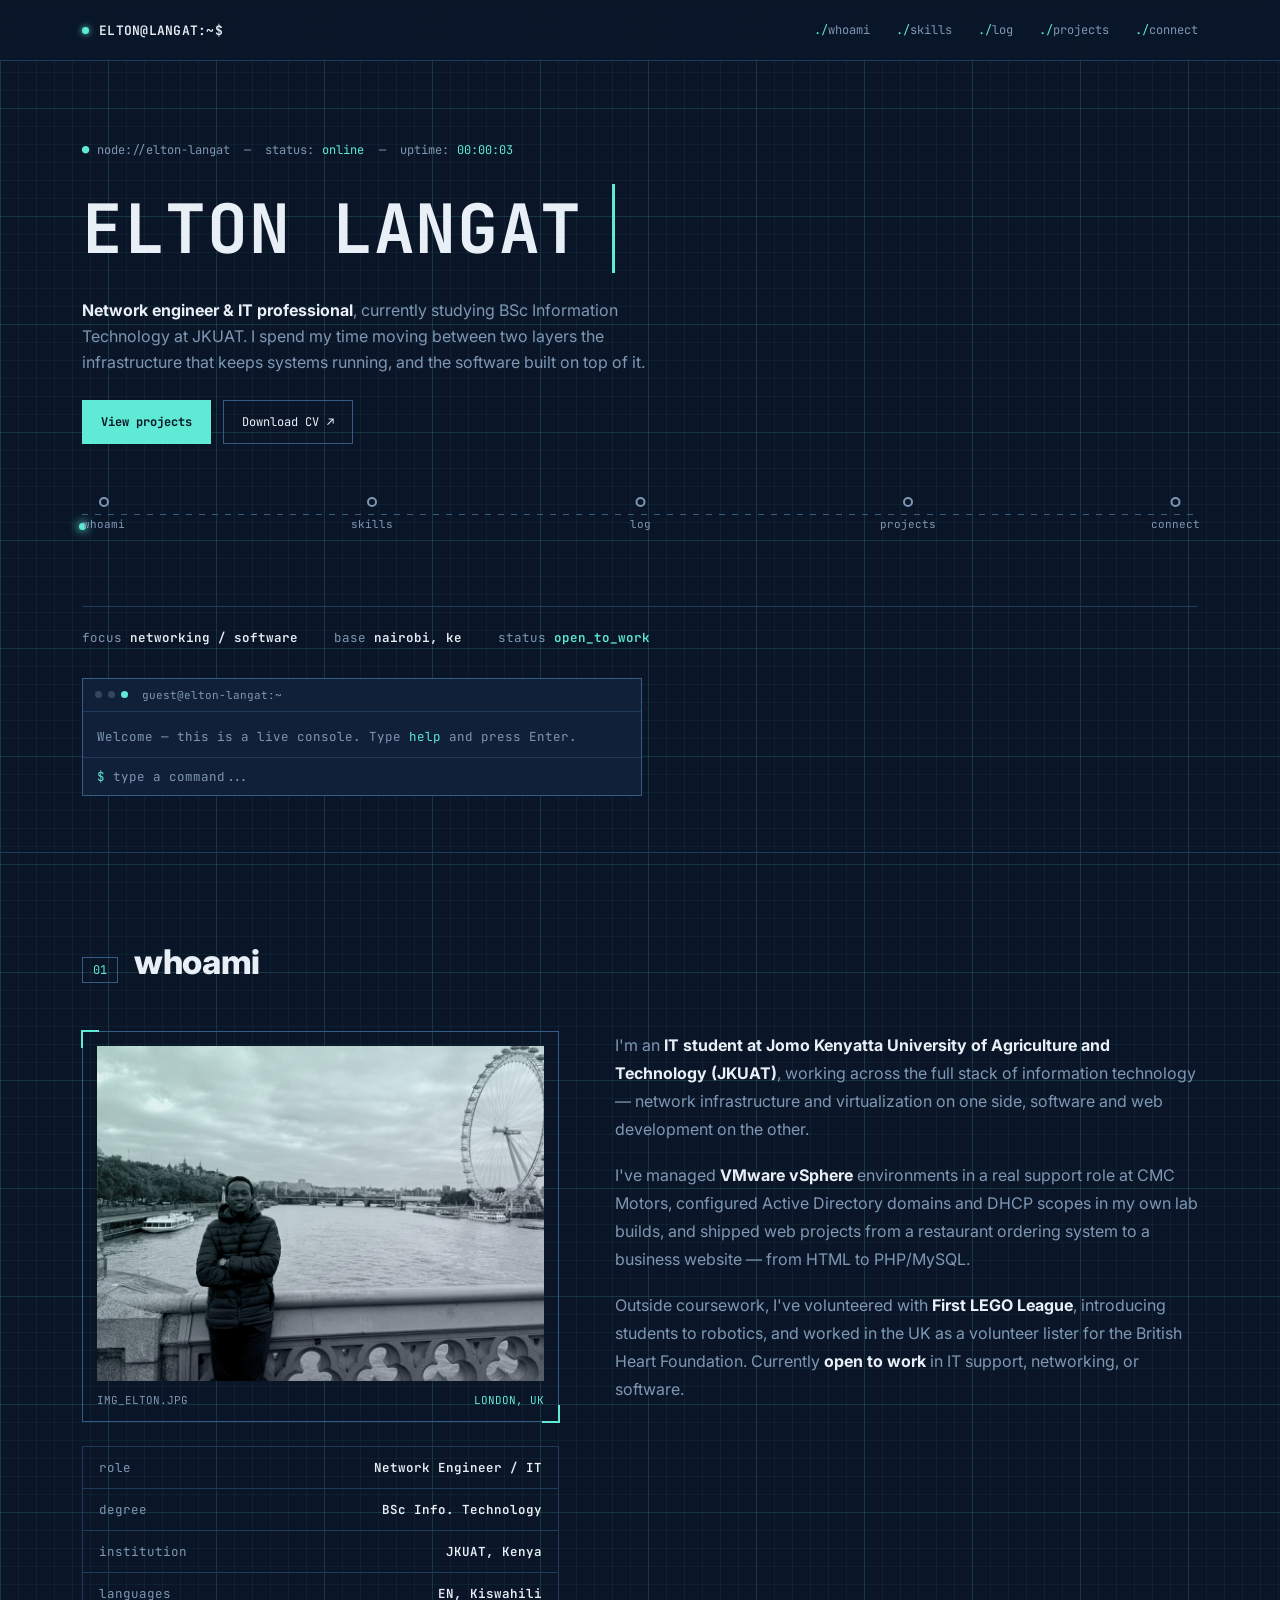
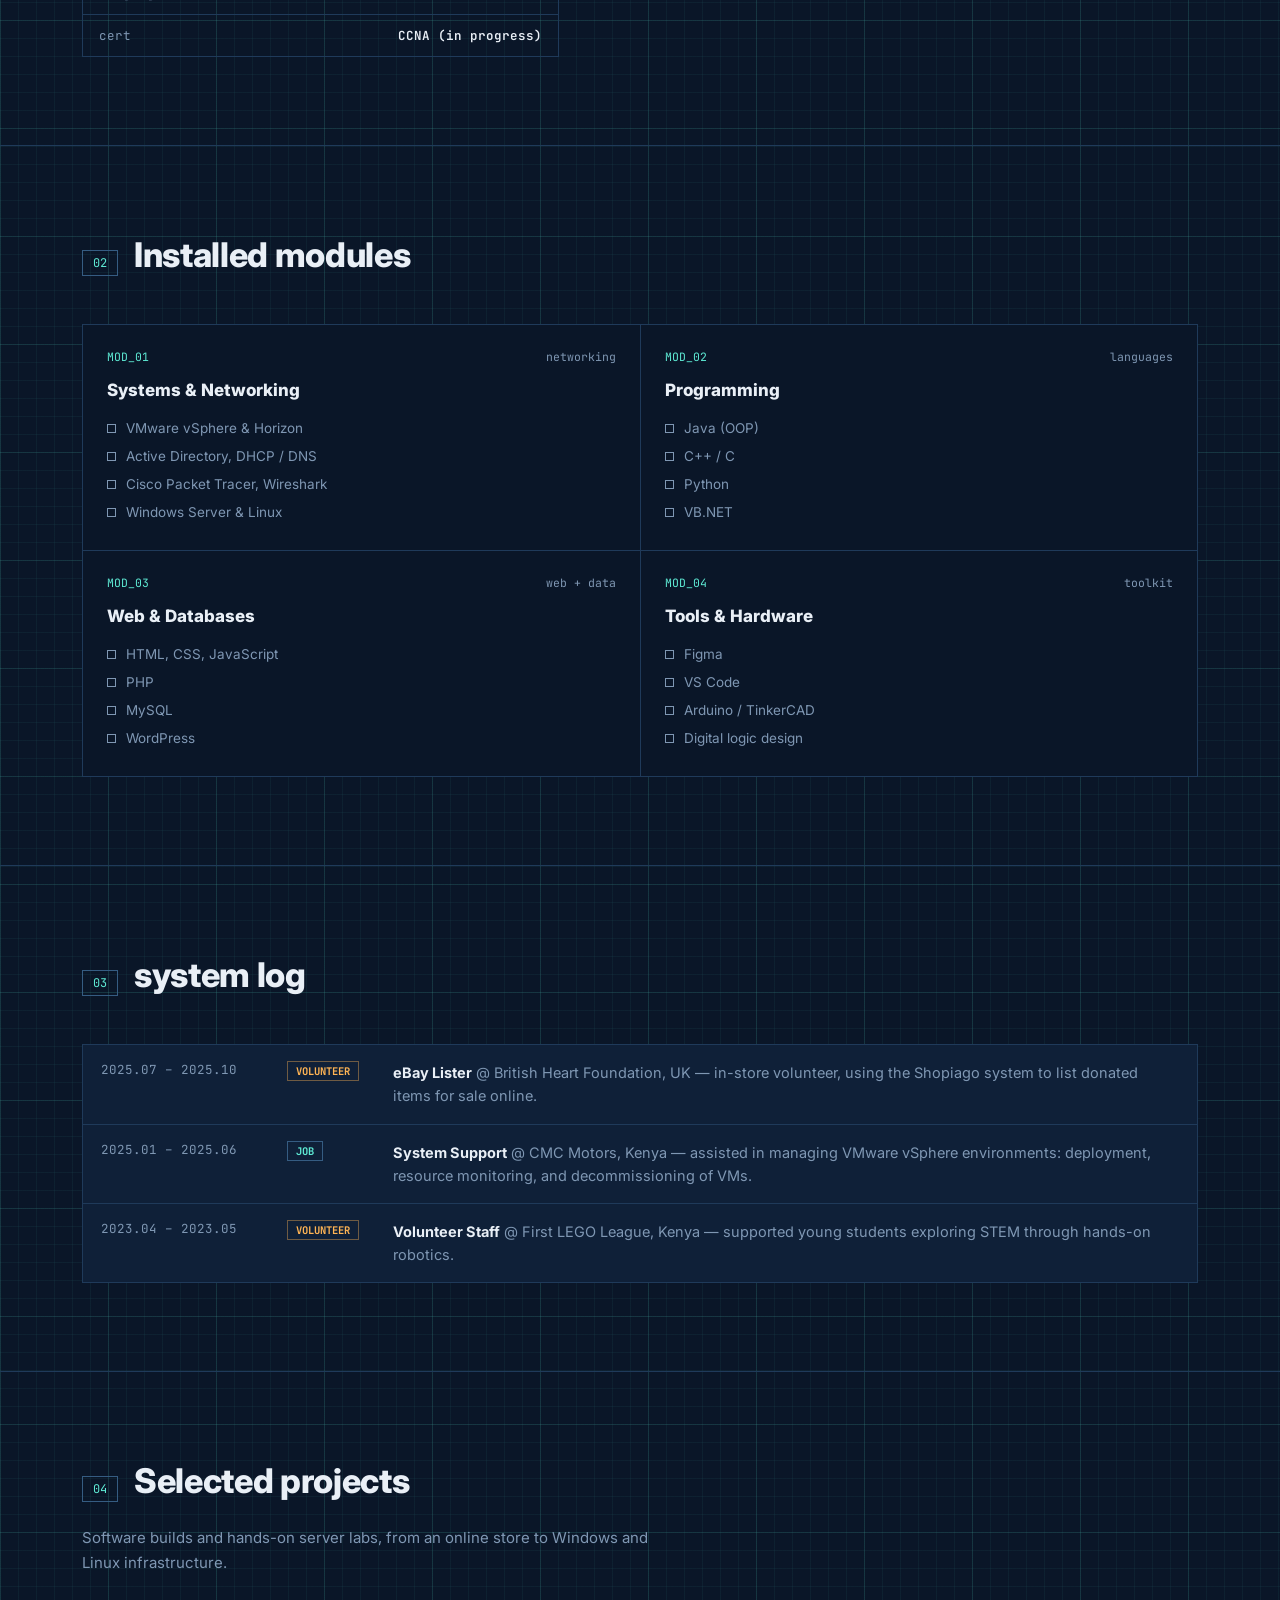
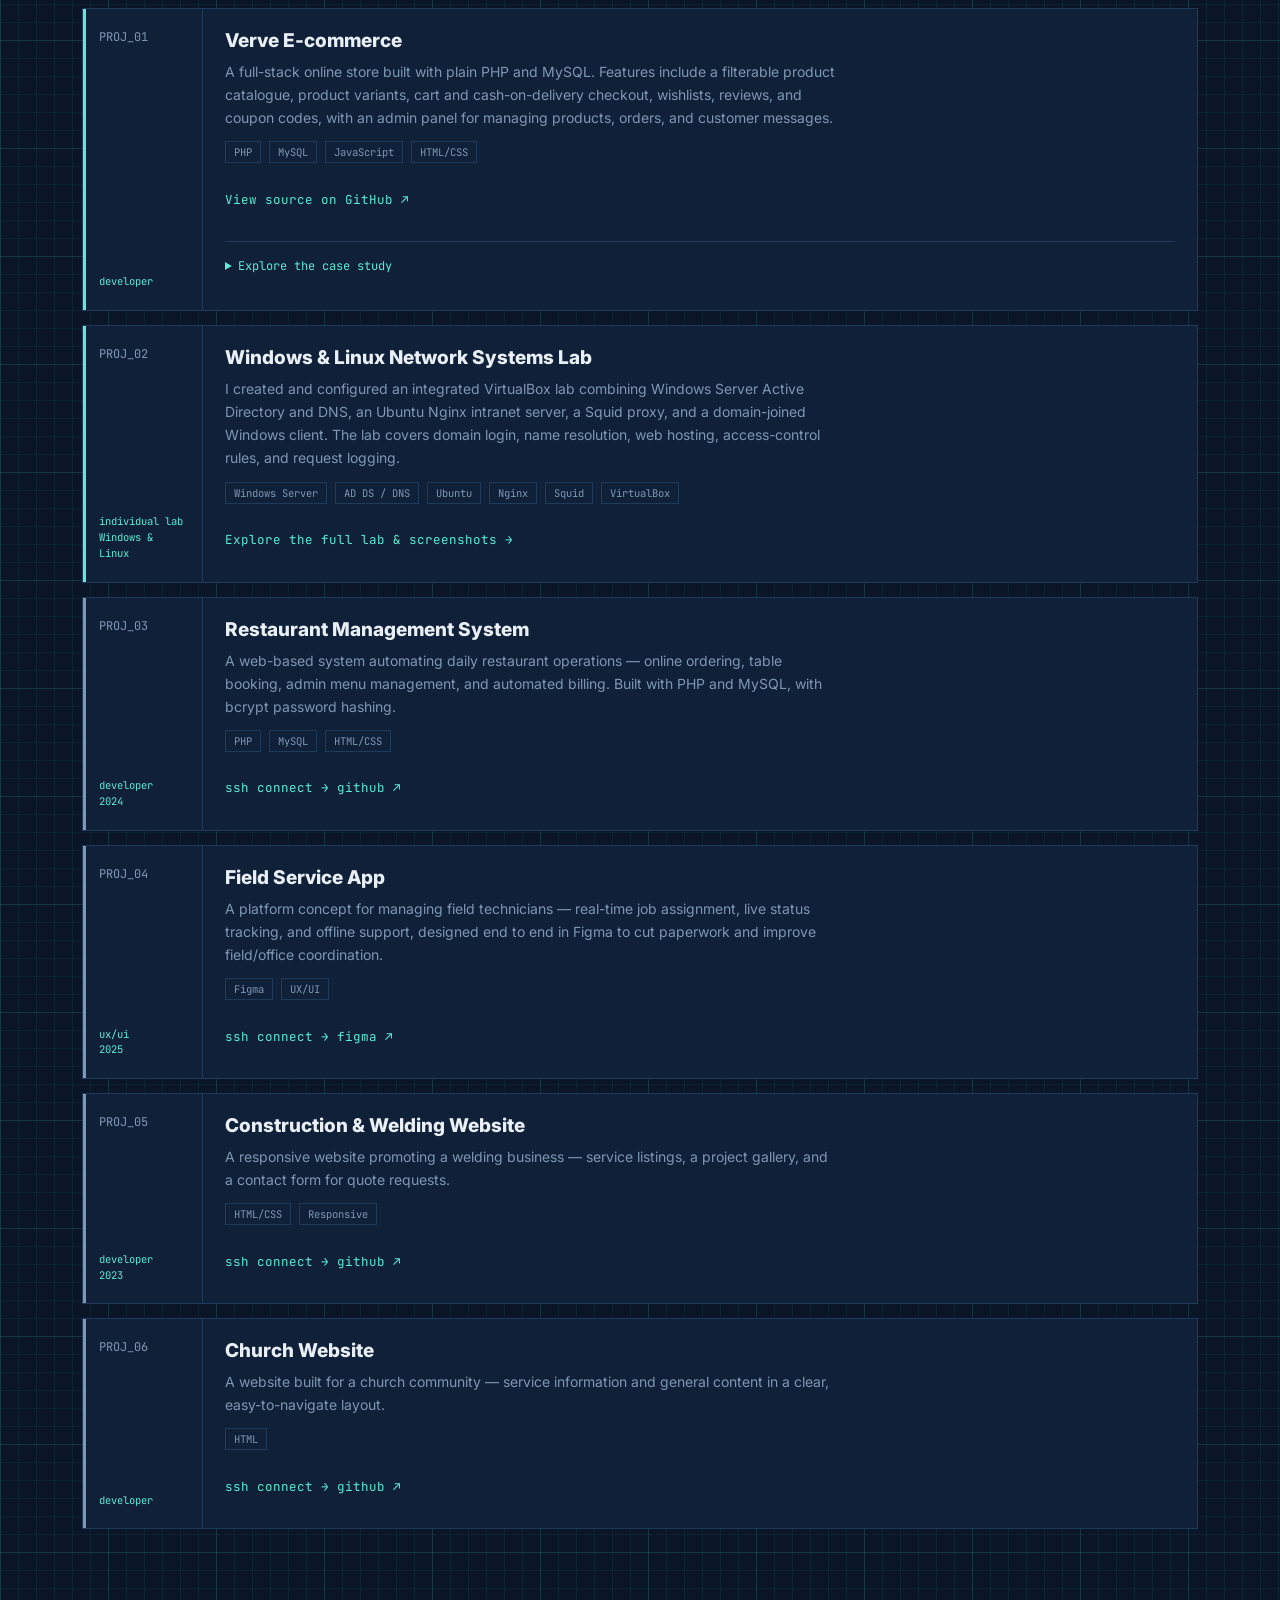
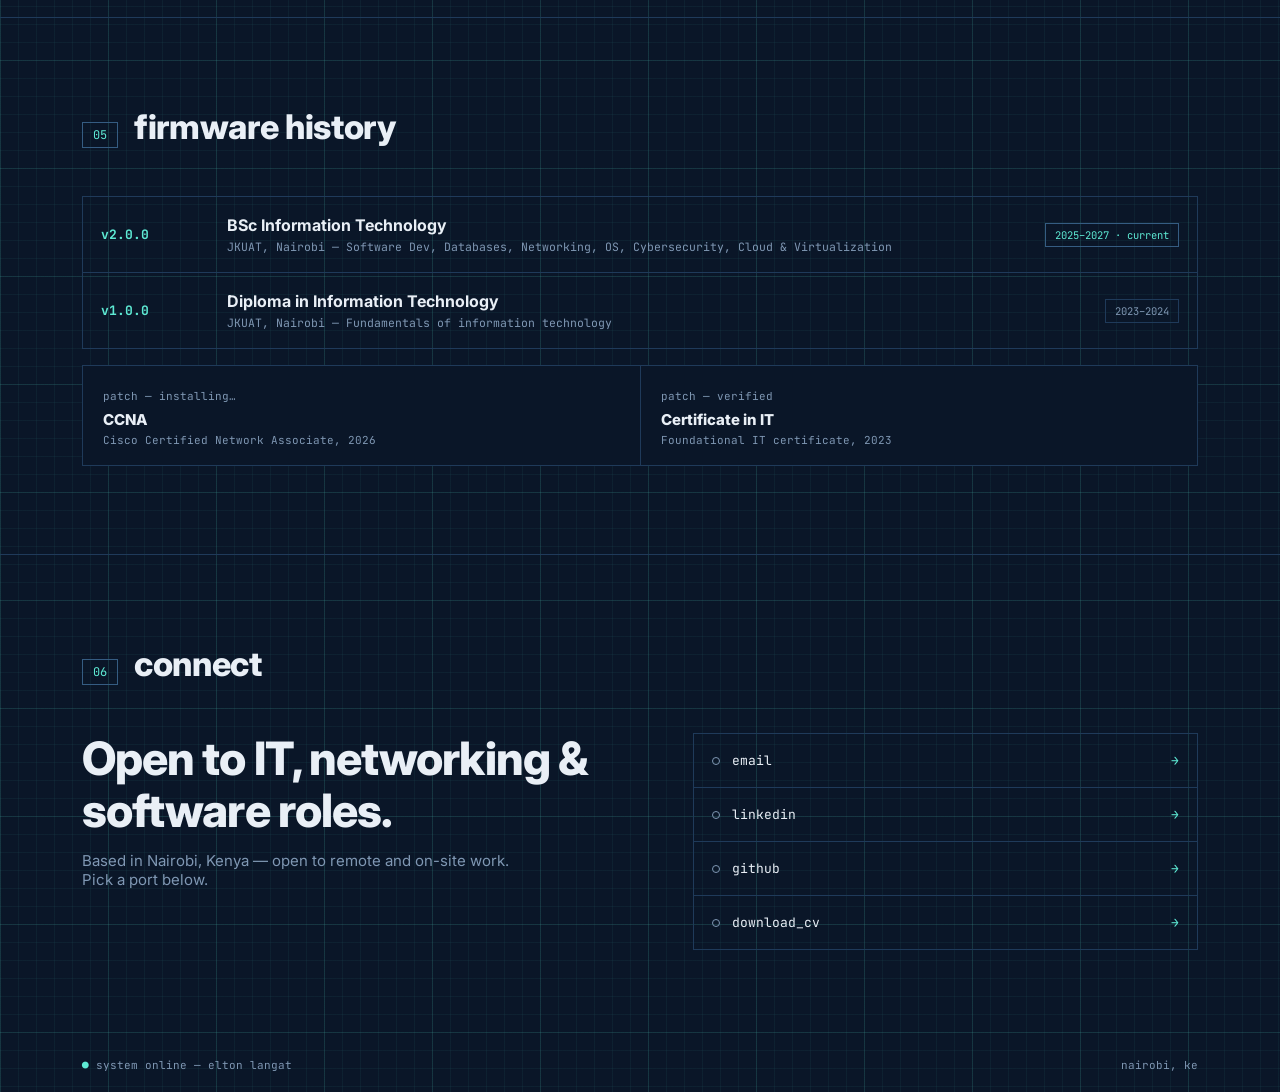
==== commit a343d15b: "Update CV links and portfolio introduction" ====
--- a/portfolio-network.html
+++ b/portfolio-network.html
@@ -33,11 +33,11 @@
     <p class="hero-desc">
       <strong>Network engineer &amp; IT professional</strong>, currently studying
       BSc Information Technology at JKUAT. I spend my time moving between two
-      layers — the infrastructure that keeps systems running, and the software
+      layers the infrastructure that keeps systems running, and the software
       built on top of it.
     </p>
 
-    <div class="hero-actions"><a class="action-button primary" href="#projects">View projects</a><a class="action-button" href="https://1drv.ms/b/c/7d30a8a3c6ad86bd/IQBNWdrnzwgpT7Cj89KBCBN7AVxAWhSpbd9fbxeXR_MO34s?e=koj5i5" target="_blank" rel="noopener">Download CV <span aria-hidden="true">&#8599;</span></a></div>
+    <div class="hero-actions"><a class="action-button primary" href="#projects">View projects</a><a class="action-button" href="https://1drv.ms/w/c/7d30a8a3c6ad86bd/IQDUOIyqAiT_TpMCMAeD2EcOAQQBa389qL_Kbfr8iTMYMvg?e=Qh8gbl" target="_blank" rel="noopener">Download CV <span aria-hidden="true">&#8599;</span></a></div>
 
     <div class="netmap">
       <div class="netmap-line"><span class="packet"></span></div>
@@ -269,7 +269,7 @@
         <a class="jack" href="mailto:langatelle@gmail.com"><span class="left"><span class="plug"></span>email</span><span class="arrow">→</span></a>
         <a class="jack" href="https://www.linkedin.com/in/elton-langat-961621375/" target="_blank" rel="noopener"><span class="left"><span class="plug"></span>linkedin</span><span class="arrow">→</span></a>
         <a class="jack" href="https://github.com/el-maritim" target="_blank" rel="noopener"><span class="left"><span class="plug"></span>github</span><span class="arrow">→</span></a>
-        <a class="jack" href="https://1drv.ms/b/c/7d30a8a3c6ad86bd/IQBNWdrnzwgpT7Cj89KBCBN7AVxAWhSpbd9fbxeXR_MO34s?e=koj5i5" target="_blank" rel="noopener"><span class="left"><span class="plug"></span>download_cv</span><span class="arrow">→</span></a>
+        <a class="jack" href="https://1drv.ms/w/c/7d30a8a3c6ad86bd/IQDUOIyqAiT_TpMCMAeD2EcOAQQBa389qL_Kbfr8iTMYMvg?e=Qh8gbl" target="_blank" rel="noopener"><span class="left"><span class="plug"></span>download_cv</span><span class="arrow">→</span></a>
       </div>
     </div>
   </div>
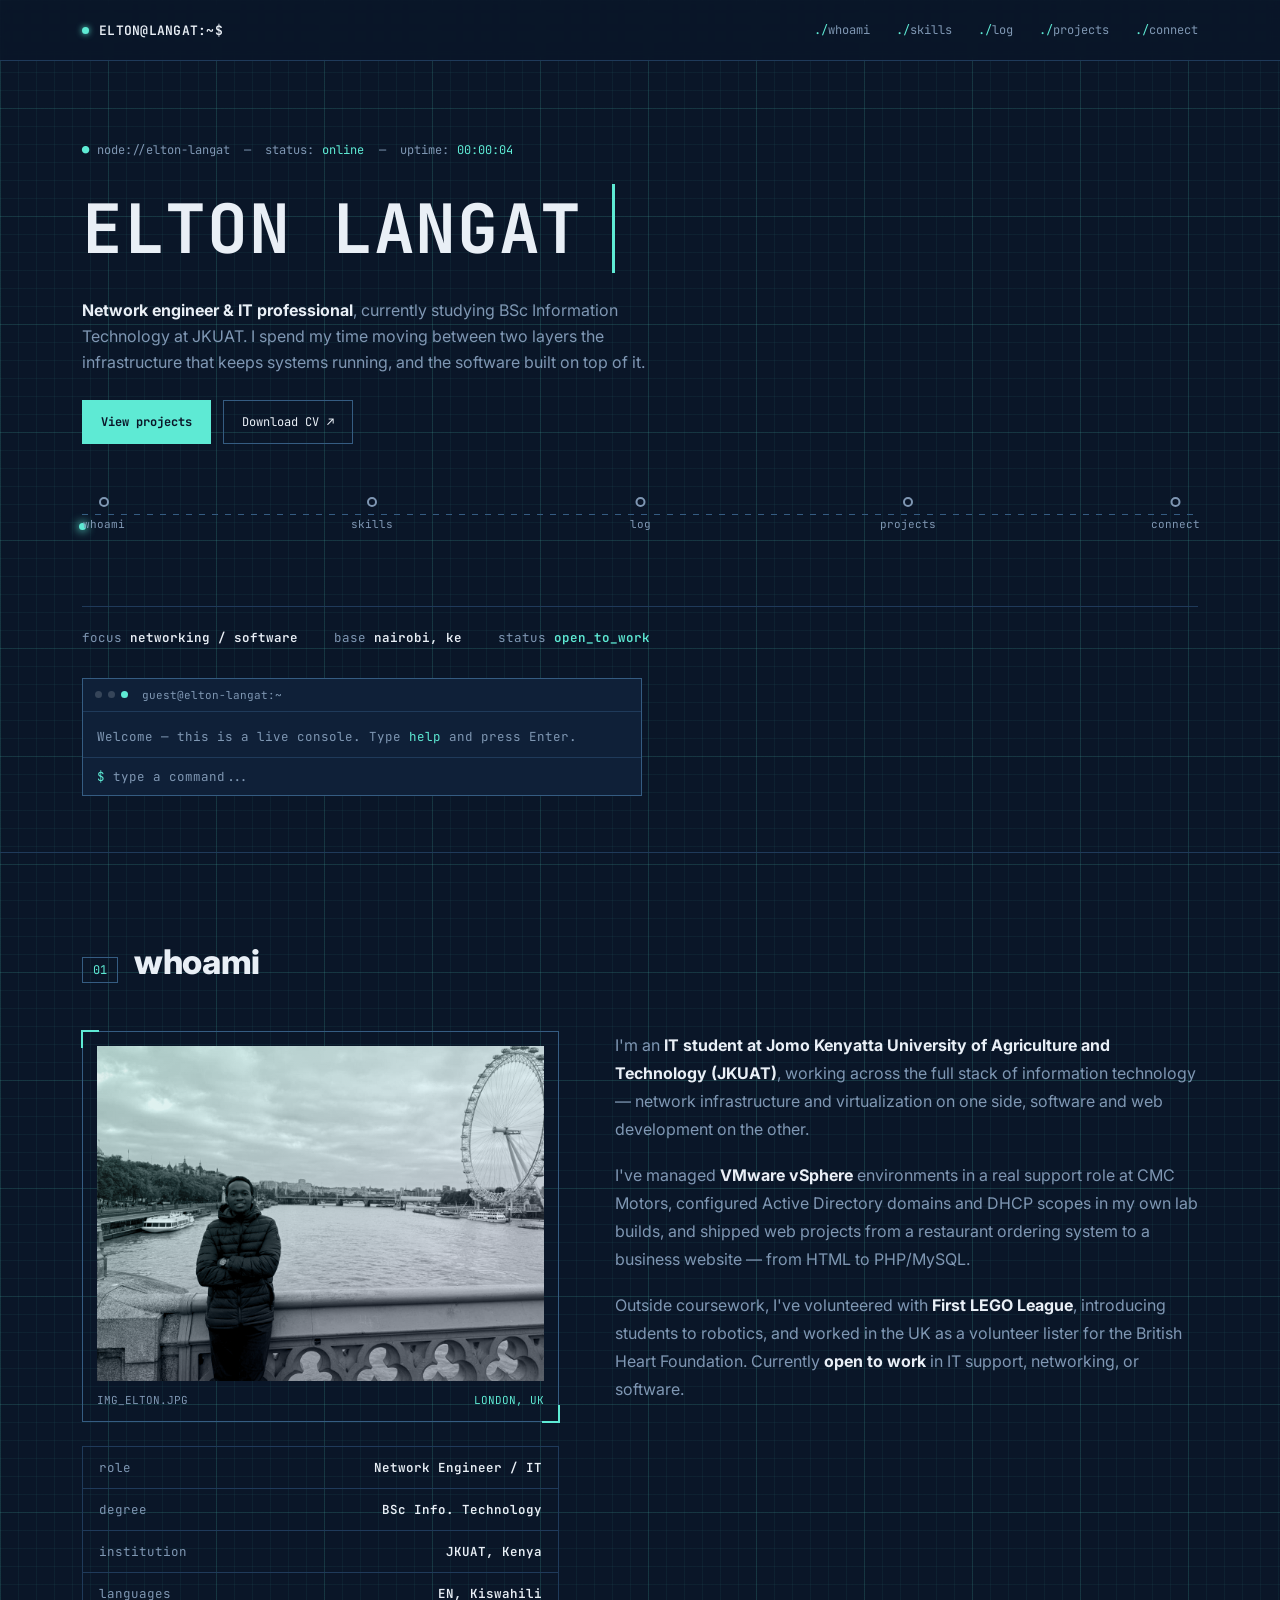
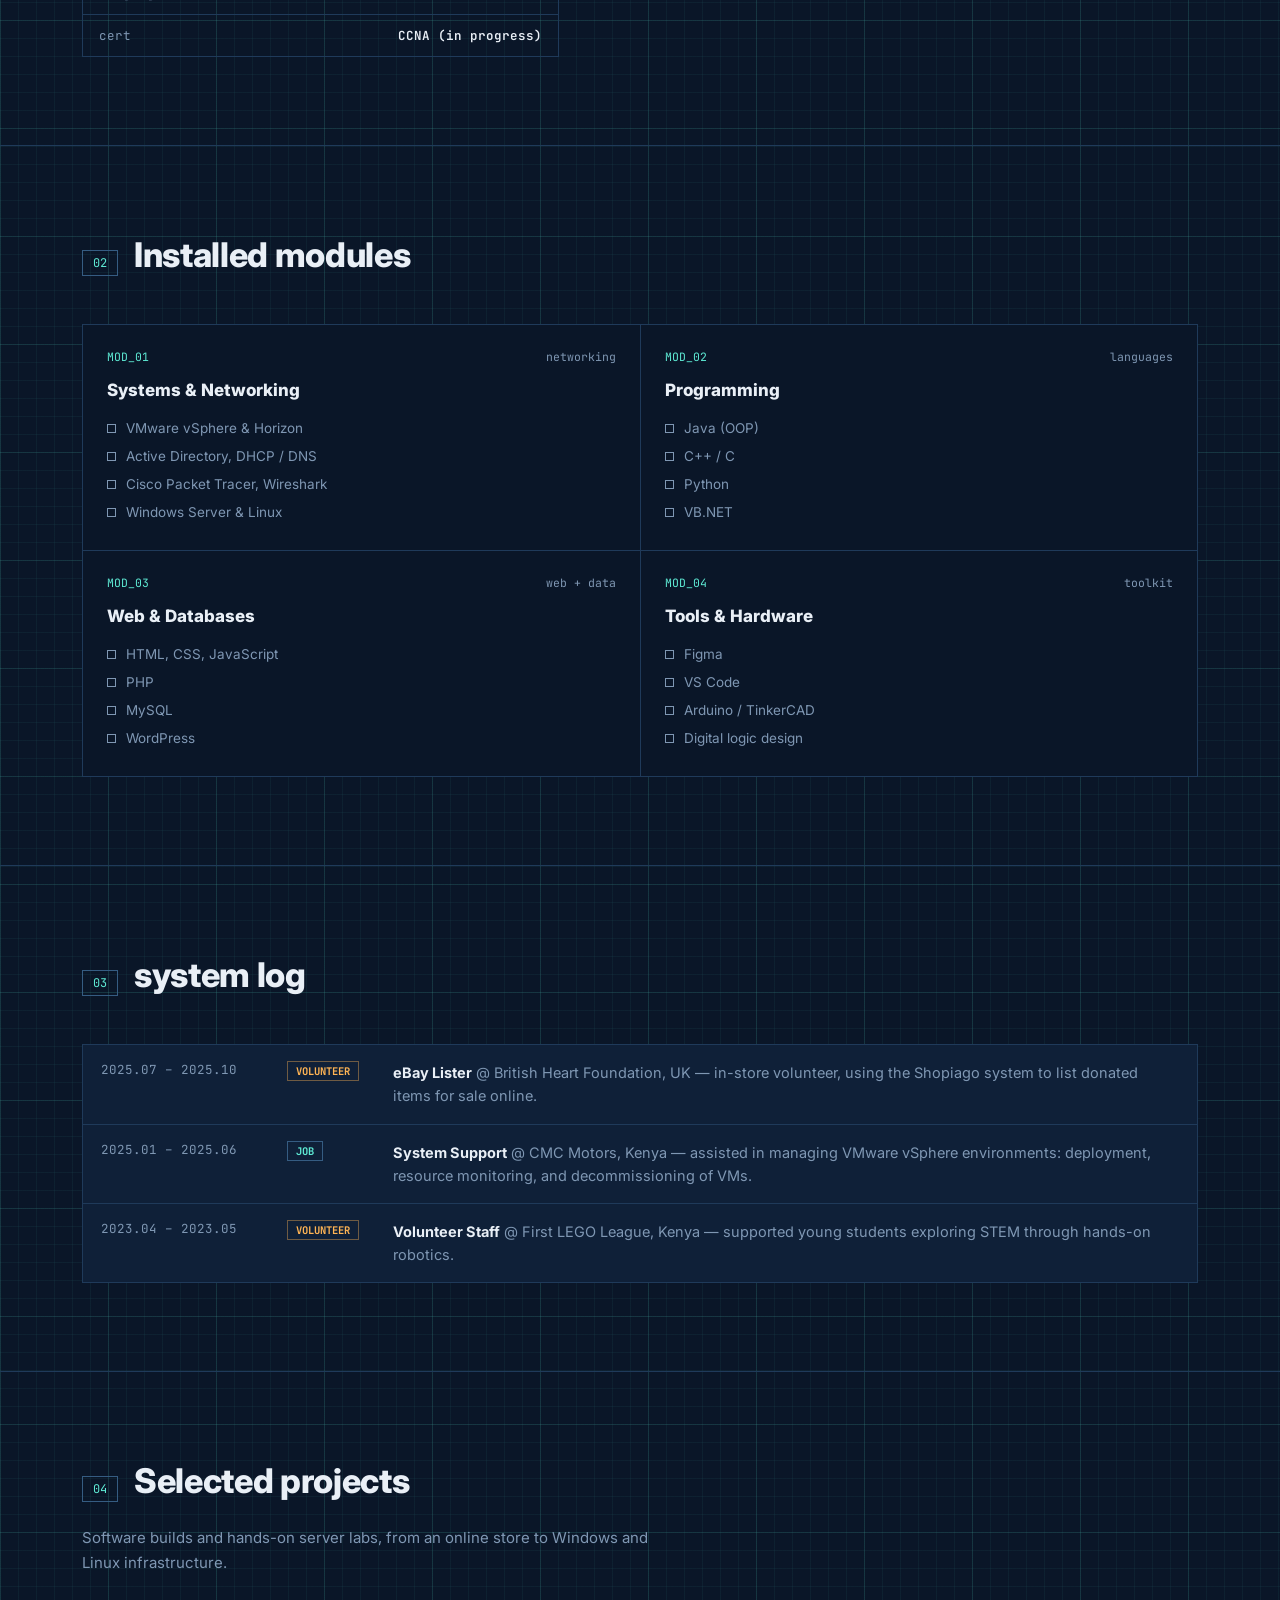
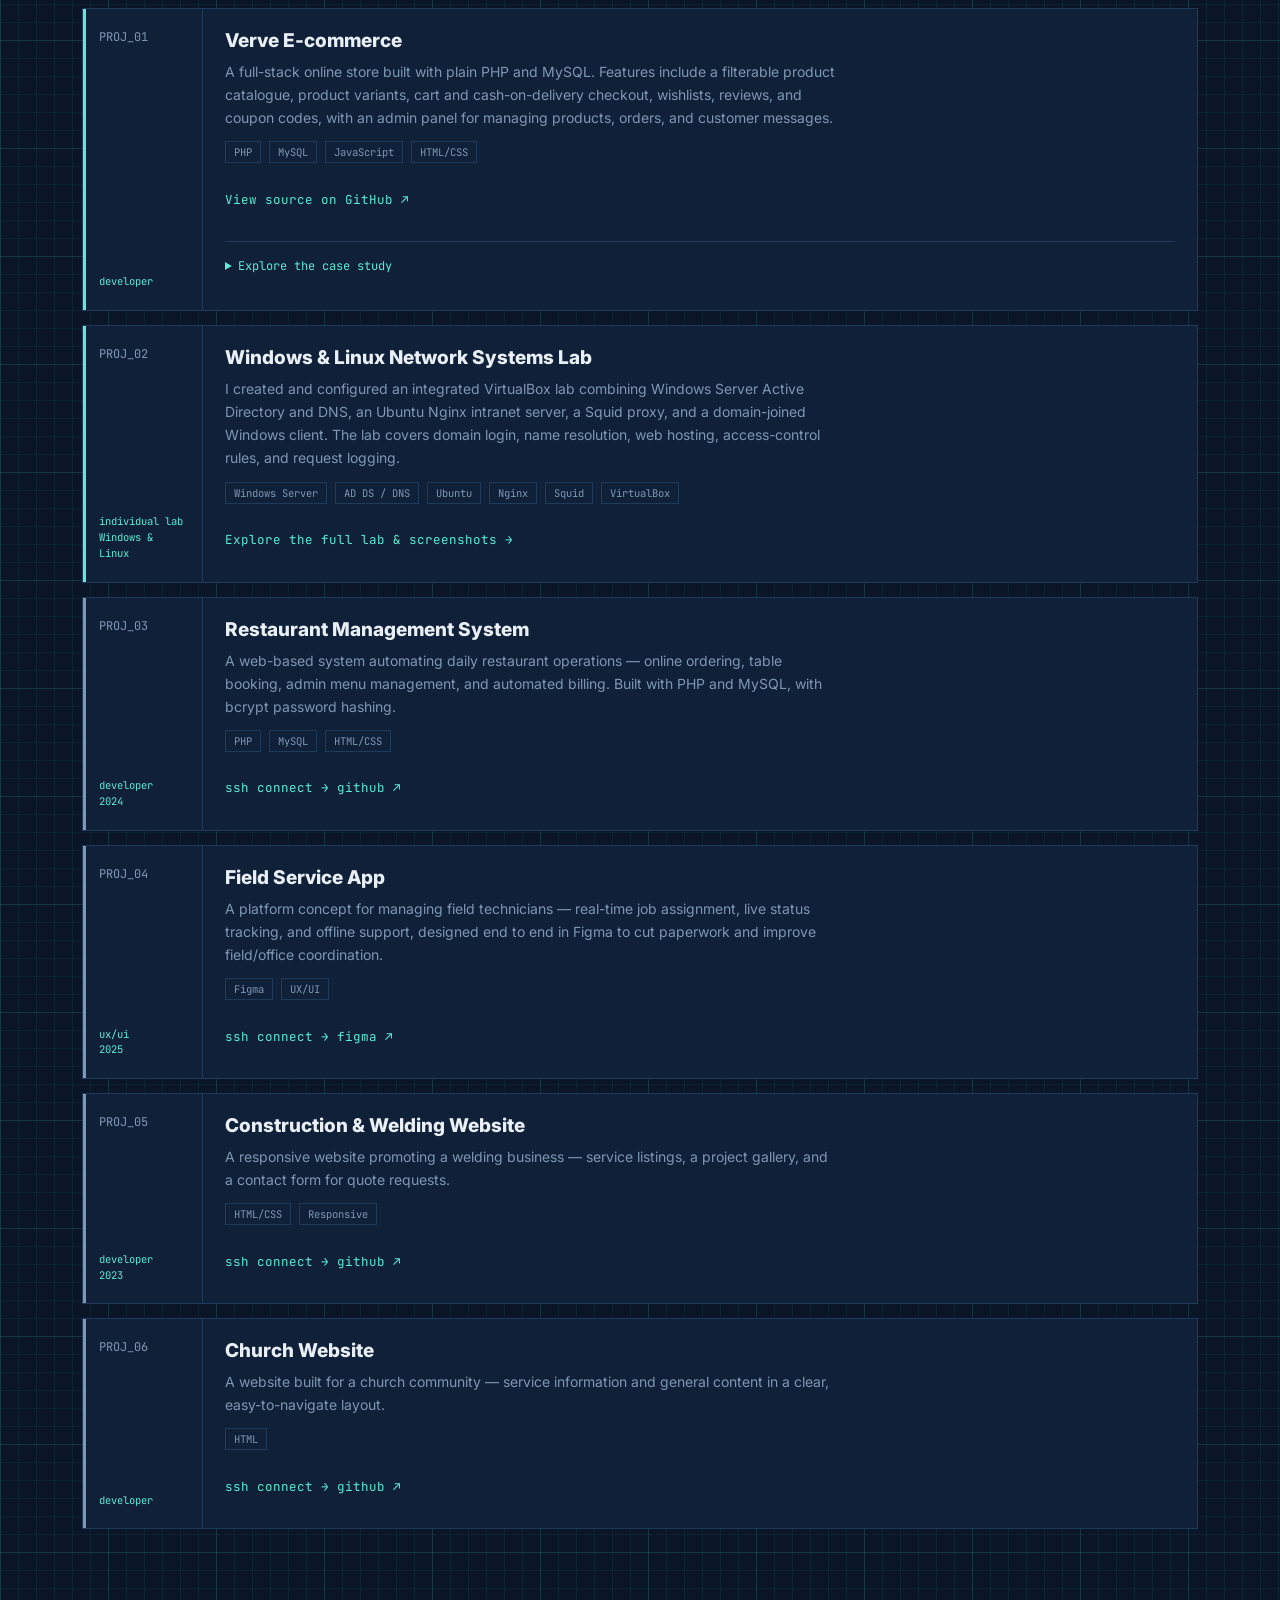
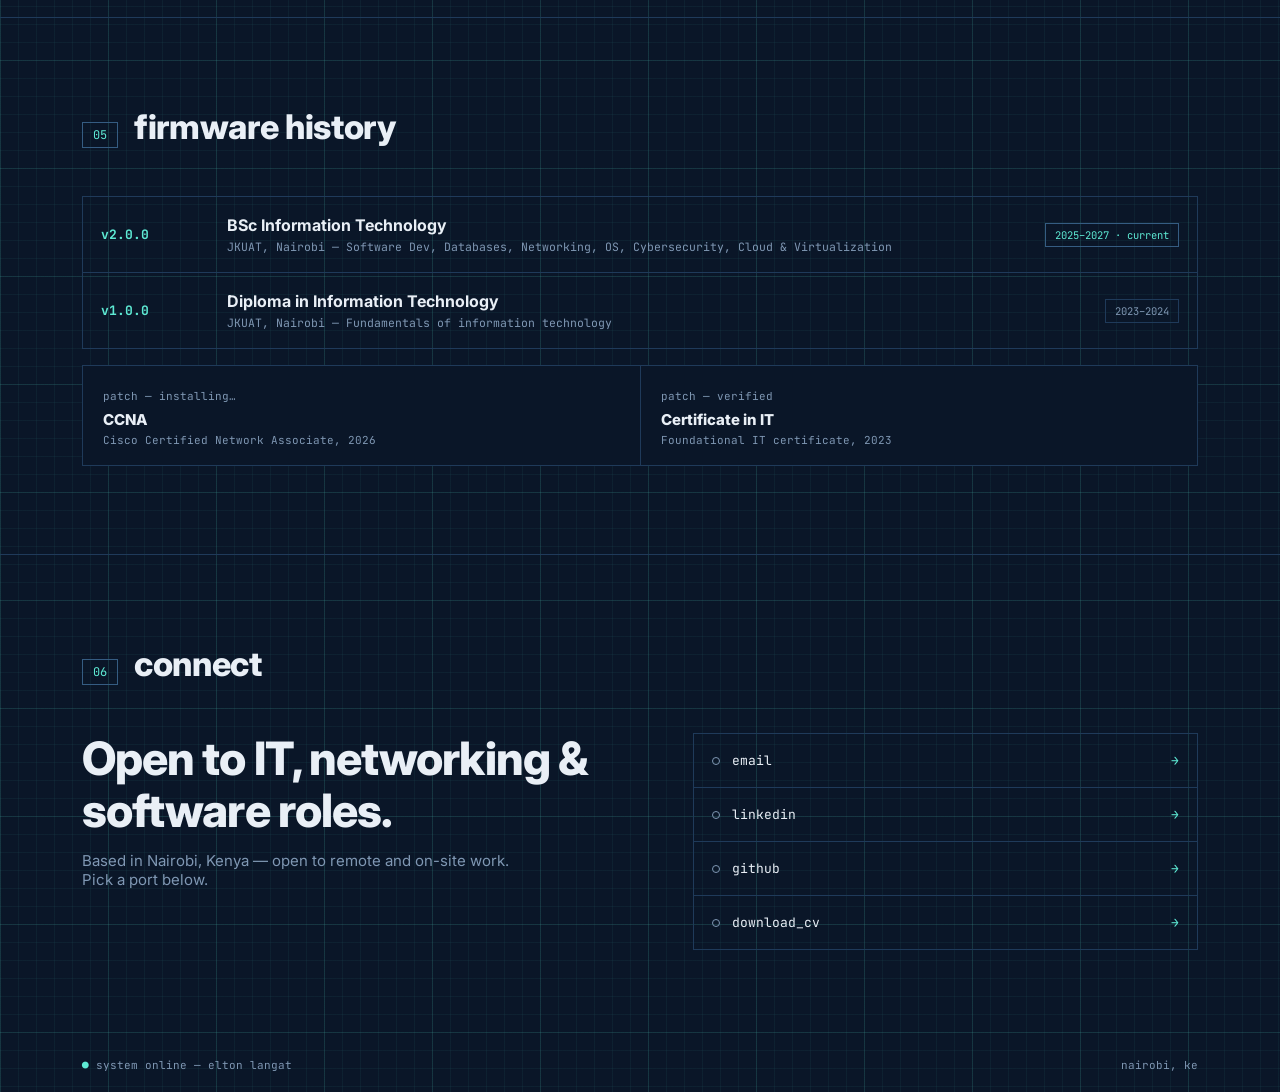
==== commit 3c5c01cd: "Show original portrait colors on hover" ====
--- a/portfolio-network.html
+++ b/portfolio-network.html
@@ -37,7 +37,7 @@
       built on top of it.
     </p>
 
-    <div class="hero-actions"><a class="action-button primary" href="#projects">View projects</a><a class="action-button" href="https://1drv.ms/w/c/7d30a8a3c6ad86bd/IQDUOIyqAiT_TpMCMAeD2EcOAQQBa389qL_Kbfr8iTMYMvg?e=Qh8gbl" target="_blank" rel="noopener">Download CV <span aria-hidden="true">&#8599;</span></a></div>
+    <div class="hero-actions"><a class="action-button primary" href="#projects">View projects</a><a class="action-button" href="https://1drv.ms/b/c/7d30a8a3c6ad86bd/IQCV1yqr6jHHQLAxtD1YakkZAe1cZ-hKlSJX8SQVIjviTTM?e=Q9FBt9" target="_blank" rel="noopener">Download CV <span aria-hidden="true">&#8599;</span></a></div>
 
     <div class="netmap">
       <div class="netmap-line"><span class="packet"></span></div>
@@ -74,7 +74,7 @@
       <div class="reveal">
         <div class="frame">
           <div class="photo">
-            <img src="[data-uri]" alt="Elton standing on Westminster Bridge in London, with the London Eye in the background">
+            <img src="Langat.jpeg" alt="Elton standing on Westminster Bridge in London, with the London Eye in the background">
           </div>
           <div class="cap"><span>IMG_ELTON.JPG</span><span class="accent">LONDON, UK</span></div>
         </div>
@@ -269,7 +269,7 @@
         <a class="jack" href="mailto:langatelle@gmail.com"><span class="left"><span class="plug"></span>email</span><span class="arrow">→</span></a>
         <a class="jack" href="https://www.linkedin.com/in/elton-langat-961621375/" target="_blank" rel="noopener"><span class="left"><span class="plug"></span>linkedin</span><span class="arrow">→</span></a>
         <a class="jack" href="https://github.com/el-maritim" target="_blank" rel="noopener"><span class="left"><span class="plug"></span>github</span><span class="arrow">→</span></a>
-        <a class="jack" href="https://1drv.ms/w/c/7d30a8a3c6ad86bd/IQDUOIyqAiT_TpMCMAeD2EcOAQQBa389qL_Kbfr8iTMYMvg?e=Qh8gbl" target="_blank" rel="noopener"><span class="left"><span class="plug"></span>download_cv</span><span class="arrow">→</span></a>
+        <a class="jack" href="https://1drv.ms/b/c/7d30a8a3c6ad86bd/IQCV1yqr6jHHQLAxtD1YakkZAe1cZ-hKlSJX8SQVIjviTTM?e=Q9FBt9" target="_blank" rel="noopener"><span class="left"><span class="plug"></span>download_cv</span><span class="arrow">→</span></a>
       </div>
     </div>
   </div>
--- a/style.css
+++ b/style.css
@@ -156,8 +156,10 @@
   .frame::before{ top:-2px; left:-2px; border-right:none; border-bottom:none; }
   .frame::after{ bottom:-2px; right:-2px; border-left:none; border-top:none; }
   .frame .photo{ position:relative; overflow:hidden; aspect-ratio:4/3; }
-  .frame .photo img{ width:100%; height:100%; object-fit:cover; object-position:center 30%; filter:grayscale(1) contrast(1.08) brightness(.92); }
-  .frame .photo::after{ content:""; position:absolute; inset:0; background:linear-gradient(155deg, rgba(94,234,212,.22), rgba(10,22,40,.5) 70%); mix-blend-mode:color; }
+  .frame .photo img{ width:100%; height:100%; object-fit:cover; object-position:center 30%; filter:grayscale(1) contrast(1.08) brightness(.92); transition:filter .35s ease; }
+  .frame .photo::after{ content:""; position:absolute; inset:0; background:linear-gradient(155deg, rgba(94,234,212,.22), rgba(10,22,40,.5) 70%); mix-blend-mode:color; pointer-events:none; transition:opacity .35s ease; }
+  .frame:hover .photo img{ filter:none; }
+  .frame:hover .photo::after{ opacity:0; }
   .frame .cap{ margin-top:12px; display:flex; justify-content:space-between; font-family:var(--mono); font-size:11px; color:var(--fg-soft); }
   .frame .cap .accent{ color:var(--accent); }
 
@@ -352,4 +354,4 @@
   .live-term .bar-label{font-size:9px;overflow-wrap:anywhere}
   .jack{padding:14px;min-height:48px}
   .fw-row .badge{white-space:normal;width:fit-content}
-}+}
